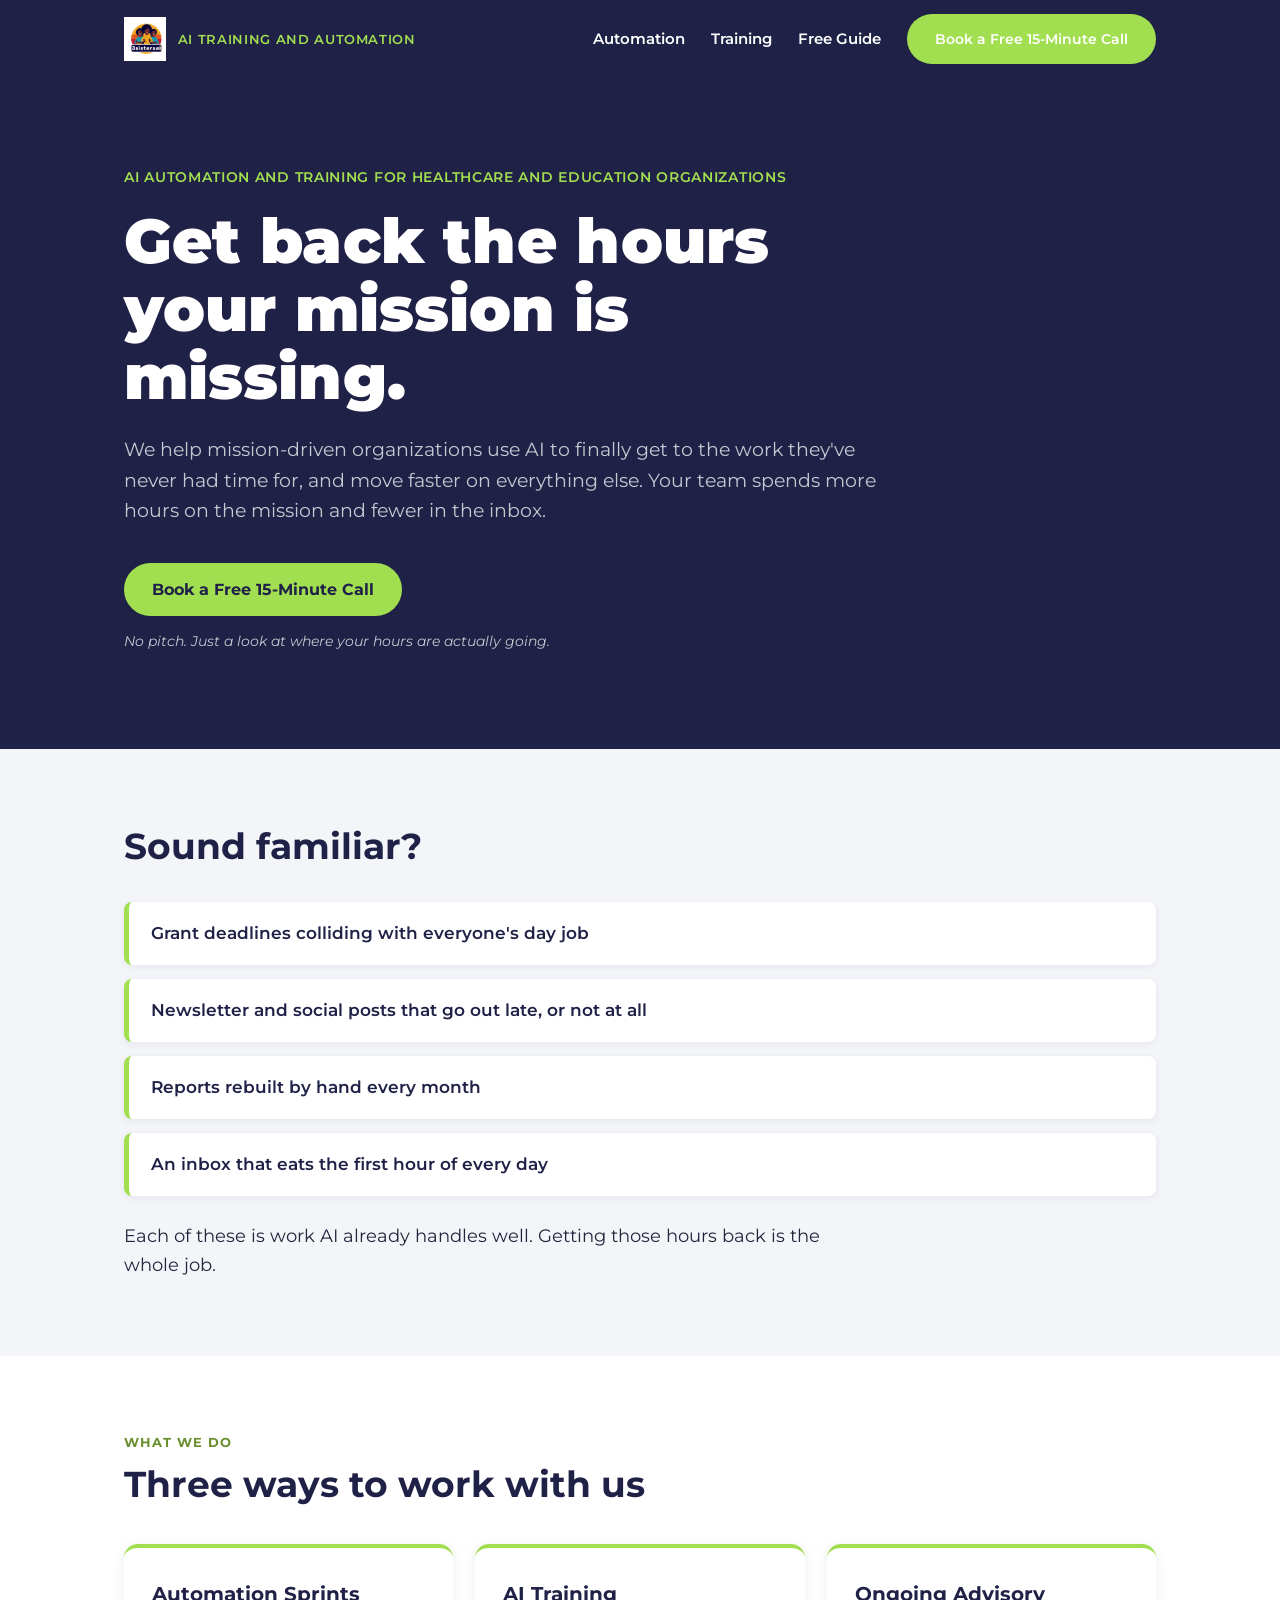
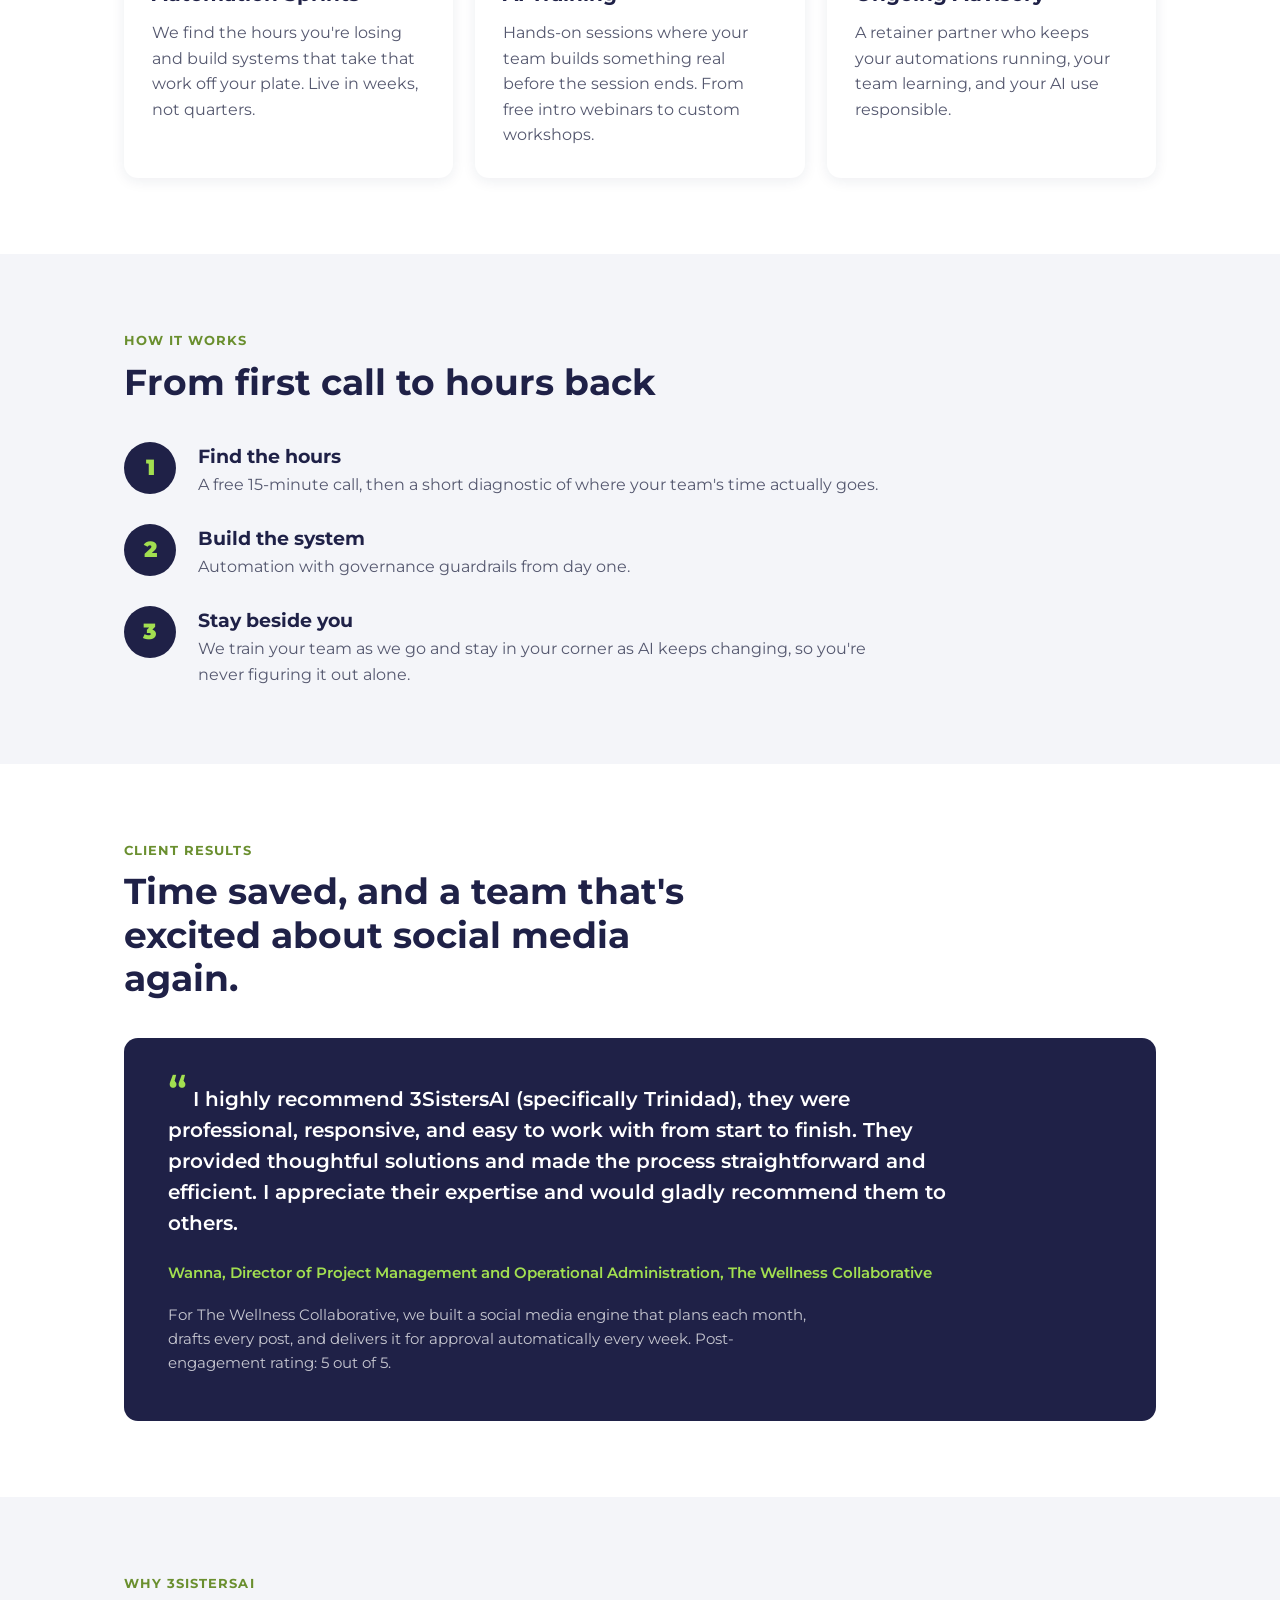
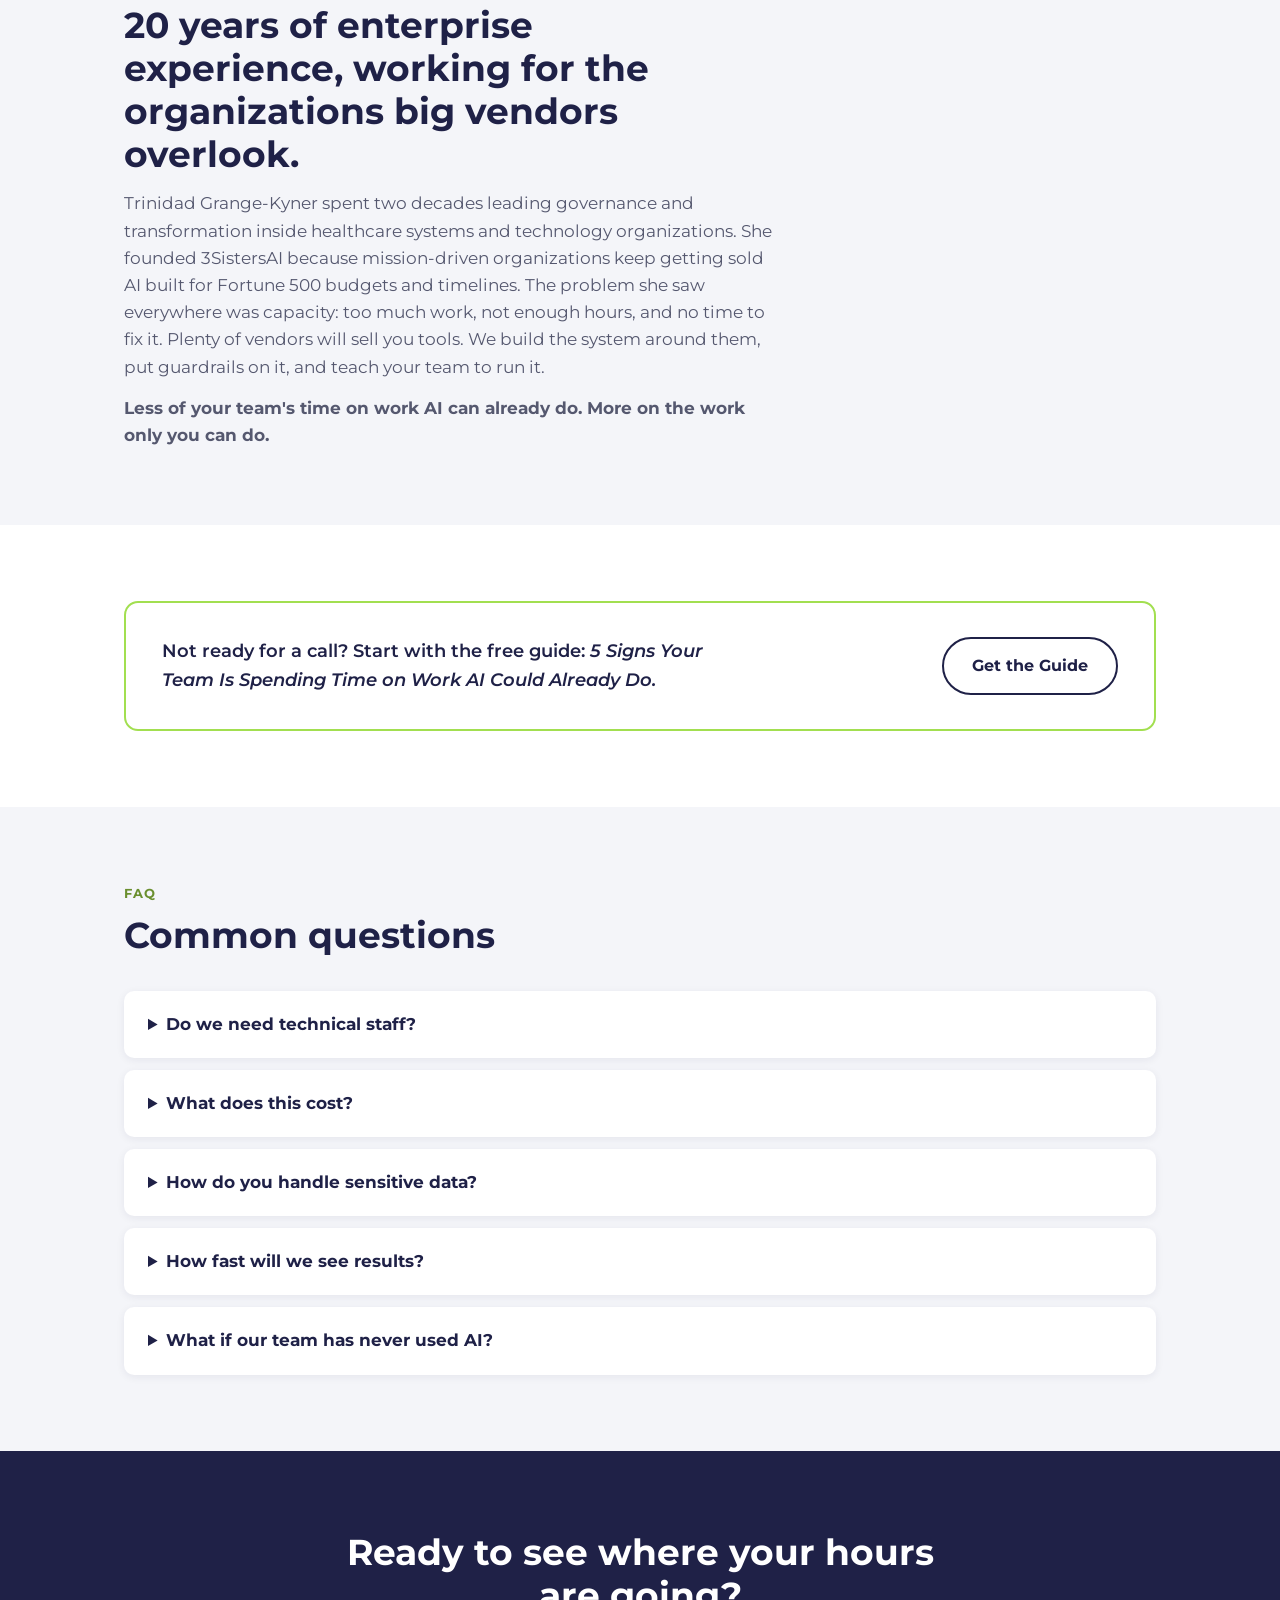
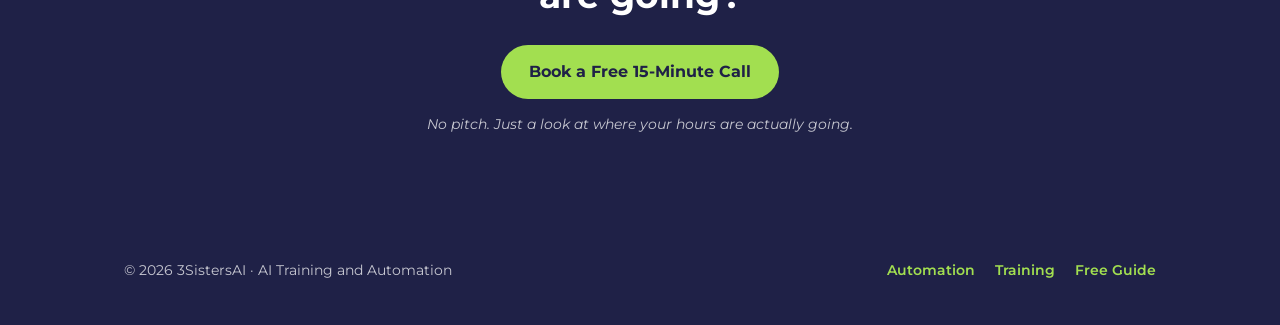
==== index.html @ ec756dd9 "Initial site: 5 pages, brand styling, Supabase opt-in form, lead magnet PDF Co-Authored-By: Claude F" ====
<!DOCTYPE html>
<html lang="en">
<head>
<meta charset="utf-8">
<meta name="viewport" content="width=device-width, initial-scale=1">
<title>3SistersAI — AI Automation and Training for Healthcare and Education Organizations</title>
<meta name="description" content="We help mission-driven organizations use AI to get back the hours their mission is missing. Automation, training, and ongoing advisory for healthcare and education.">
<link rel="preconnect" href="https://fonts.googleapis.com">
<link href="https://fonts.googleapis.com/css2?family=Montserrat:wght@400;600;700;900&display=swap" rel="stylesheet">
<link rel="stylesheet" href="/assets/style.css">
<link rel="icon" type="image/png" href="/assets/logo.png">
</head>
<body>

<header>
  <div class="nav">
    <a class="nav-brand" href="/">
      <img src="/assets/logo.png" alt="3SistersAI logo">
      <span>AI Training and Automation</span>
    </a>
    <nav class="nav-links">
      <a href="/automation/">Automation</a>
      <a href="/training/">Training</a>
      <a href="/guide/">Free Guide</a>
      <a class="btn" href="https://calendly.com/trinidad-grange-kyner-threesistersai/15min">Book a Free 15-Minute Call</a>
    </nav>
  </div>
</header>

<div class="hero">
  <div class="wrap">
    <p class="pre">AI automation and training for healthcare and education organizations</p>
    <h1>Get back the hours your mission is missing.</h1>
    <p class="sub">We help mission-driven organizations use AI to finally get to the work they've never had time for, and move faster on everything else. Your team spends more hours on the mission and fewer in the inbox.</p>
    <a class="btn" href="https://calendly.com/trinidad-grange-kyner-threesistersai/15min">Book a Free 15-Minute Call</a>
    <p class="cta-note">No pitch. Just a look at where your hours are actually going.</p>
  </div>
</div>

<section class="alt">
  <div class="wrap">
    <h2>Sound familiar?</h2>
    <ul class="pain-list">
      <li>Grant deadlines colliding with everyone's day job</li>
      <li>Newsletter and social posts that go out late, or not at all</li>
      <li>Reports rebuilt by hand every month</li>
      <li>An inbox that eats the first hour of every day</li>
    </ul>
    <p class="pain-close">Each of these is work AI already handles well. Getting those hours back is the whole job.</p>
  </div>
</section>

<section>
  <div class="wrap">
    <p class="label">What we do</p>
    <h2>Three ways to work with us</h2>
    <div class="cards">
      <div class="card">
        <h3>Automation Sprints</h3>
        <p>We find the hours you're losing and build systems that take that work off your plate. Live in weeks, not quarters.</p>
      </div>
      <div class="card">
        <h3>AI Training</h3>
        <p>Hands-on sessions where your team builds something real before the session ends. From free intro webinars to custom workshops.</p>
      </div>
      <div class="card">
        <h3>Ongoing Advisory</h3>
        <p>A retainer partner who keeps your automations running, your team learning, and your AI use responsible.</p>
      </div>
    </div>
  </div>
</section>

<section class="alt">
  <div class="wrap">
    <p class="label">How it works</p>
    <h2>From first call to hours back</h2>
    <div class="steps">
      <div class="step">
        <div>
          <h3>Find the hours</h3>
          <p>A free 15-minute call, then a short diagnostic of where your team's time actually goes.</p>
        </div>
      </div>
      <div class="step">
        <div>
          <h3>Build the system</h3>
          <p>Automation with governance guardrails from day one.</p>
        </div>
      </div>
      <div class="step">
        <div>
          <h3>Stay beside you</h3>
          <p>We train your team as we go and stay in your corner as AI keeps changing, so you're never figuring it out alone.</p>
        </div>
      </div>
    </div>
  </div>
</section>

<section>
  <div class="wrap">
    <p class="label">Client results</p>
    <h2>Time saved, and a team that's excited about social media again.</h2>
    <div class="quote-block">
      <blockquote>I highly recommend 3SistersAI (specifically Trinidad), they were professional, responsive, and easy to work with from start to finish. They provided thoughtful solutions and made the process straightforward and efficient. I appreciate their expertise and would gladly recommend them to others.</blockquote>
      <cite>Wanna, Director of Project Management and Operational Administration, The Wellness Collaborative</cite>
      <p class="quote-context">For The Wellness Collaborative, we built a social media engine that plans each month, drafts every post, and delivers it for approval automatically every week. Post-engagement rating: 5 out of 5.</p>
    </div>
  </div>
</section>

<section class="alt">
  <div class="wrap">
    <p class="label">Why 3SistersAI</p>
    <h2>20 years of enterprise experience, working for the organizations big vendors overlook.</h2>
    <p class="section-intro">Trinidad Grange-Kyner spent two decades leading governance and transformation inside healthcare systems and technology organizations. She founded 3SistersAI because mission-driven organizations keep getting sold AI built for Fortune 500 budgets and timelines. The problem she saw everywhere was capacity: too much work, not enough hours, and no time to fix it. Plenty of vendors will sell you tools. We build the system around them, put guardrails on it, and teach your team to run it.</p>
    <p class="section-intro"><strong>Less of your team's time on work AI can already do. More on the work only you can do.</strong></p>
  </div>
</section>

<section>
  <div class="wrap">
    <div class="promo">
      <p>Not ready for a call? Start with the free guide: <em>5 Signs Your Team Is Spending Time on Work AI Could Already Do.</em></p>
      <a class="btn btn-ghost" style="color:#1f2147;border-color:#1f2147" href="/guide/">Get the Guide</a>
    </div>
  </div>
</section>

<section class="alt">
  <div class="wrap">
    <p class="label">FAQ</p>
    <h2>Common questions</h2>
    <div class="faq">
      <details>
        <summary>Do we need technical staff?</summary>
        <p>No. Everything we build runs through tools your team already uses, and training assumes zero AI background.</p>
      </details>
      <details>
        <summary>What does this cost?</summary>
        <p>Intro webinars are free. Workshops and automation sprints are scoped to your size and budget on the 15-minute call.</p>
      </details>
      <details>
        <summary>How do you handle sensitive data?</summary>
        <p>Every engagement starts with governance guardrails: what AI may touch, what it may never touch, and who approves what. We write AI governance policies for clients as part of the work.</p>
      </details>
      <details>
        <summary>How fast will we see results?</summary>
        <p>First automations are typically live within weeks. Training pays back the next morning.</p>
      </details>
      <details>
        <summary>What if our team has never used AI?</summary>
        <p>That's most of our clients. The free intro webinar exists exactly for this.</p>
      </details>
    </div>
  </div>
</section>

<div class="cta-band">
  <div class="wrap">
    <h2>Ready to see where your hours are going?</h2>
    <a class="btn" href="https://calendly.com/trinidad-grange-kyner-threesistersai/15min">Book a Free 15-Minute Call</a>
    <p class="cta-note">No pitch. Just a look at where your hours are actually going.</p>
  </div>
</div>

<footer>
  <div class="wrap">
    <div>© 2026 3SistersAI · AI Training and Automation</div>
    <nav>
      <a href="/automation/">Automation</a>
      <a href="/training/">Training</a>
      <a href="/guide/">Free Guide</a>
    </nav>
  </div>
</footer>

</body>
</html>
---- assets/style.css ----
/* 3SistersAI — brand: reference/brand/brand-guide.md */
:root {
  --navy: #1f2147;
  --lime: #a2df50;
  --white: #ffffff;
  --muted: rgba(255, 255, 255, 0.75);
  --ink: #23253d;
  --ink-soft: #55586f;
  --bg: #ffffff;
  --bg-alt: #f4f5f9;
  --radius: 14px;
  --maxw: 1080px;
}

* { margin: 0; padding: 0; box-sizing: border-box; }

html { scroll-behavior: smooth; }

body {
  font-family: 'Montserrat', 'Inter', 'Helvetica Neue', Arial, sans-serif;
  color: var(--ink);
  background: var(--bg);
  line-height: 1.6;
  font-size: 17px;
}

.wrap { max-width: var(--maxw); margin: 0 auto; padding: 0 24px; }

/* Header */
header {
  background: var(--navy);
  position: sticky;
  top: 0;
  z-index: 50;
}
.nav {
  display: flex;
  align-items: center;
  justify-content: space-between;
  padding: 14px 24px;
  max-width: var(--maxw);
  margin: 0 auto;
}
.nav-brand { display: flex; align-items: center; gap: 12px; text-decoration: none; }
.nav-brand img { height: 44px; width: auto; display: block; }
.nav-brand span {
  color: var(--lime);
  font-size: 13px;
  font-weight: 600;
  letter-spacing: 0.05em;
  text-transform: uppercase;
}
.nav-links { display: flex; align-items: center; gap: 26px; }
.nav-links a {
  color: var(--white);
  text-decoration: none;
  font-weight: 600;
  font-size: 15px;
}
.nav-links a:hover { color: var(--lime); }
.nav-links a.btn { font-size: 14px; }

/* Buttons */
.btn {
  display: inline-block;
  background: var(--lime);
  color: var(--navy);
  font-weight: 700;
  text-decoration: none;
  padding: 14px 28px;
  border-radius: 999px;
  border: none;
  font-size: 16px;
  font-family: inherit;
  cursor: pointer;
  transition: transform 0.12s ease, box-shadow 0.12s ease;
}
.btn:hover { transform: translateY(-2px); box-shadow: 0 6px 18px rgba(31, 33, 71, 0.25); }
.btn-ghost {
  background: transparent;
  color: var(--lime);
  border: 2px solid var(--lime);
}
.btn-ghost:hover { background: rgba(162, 223, 80, 0.1); }

/* Hero */
.hero {
  background: var(--navy);
  color: var(--white);
  padding: 88px 0 96px;
}
.hero .pre {
  color: var(--lime);
  font-size: 14px;
  font-weight: 600;
  letter-spacing: 0.05em;
  text-transform: uppercase;
  margin-bottom: 18px;
}
.hero h1 {
  font-size: clamp(38px, 6vw, 62px);
  font-weight: 900;
  line-height: 1.1;
  max-width: 15ch;
}
.hero .sub {
  color: var(--muted);
  font-size: 19px;
  max-width: 58ch;
  margin: 24px 0 36px;
}
.hero .cta-note { color: var(--muted); font-size: 14px; margin-top: 14px; font-style: italic; }

/* Sections */
section { padding: 76px 0; }
section.alt { background: var(--bg-alt); }
.label {
  color: #6a8f2f;
  font-size: 13px;
  font-weight: 700;
  letter-spacing: 0.08em;
  text-transform: uppercase;
  margin-bottom: 10px;
}
h2 {
  font-size: clamp(26px, 4vw, 36px);
  font-weight: 700;
  color: var(--navy);
  line-height: 1.2;
  max-width: 26ch;
}
.section-intro { color: var(--ink-soft); max-width: 60ch; margin-top: 14px; }

/* Pain list */
.pain-list { list-style: none; margin: 34px 0 26px; display: grid; gap: 14px; }
.pain-list li {
  background: var(--white);
  border-left: 5px solid var(--lime);
  border-radius: 8px;
  padding: 18px 22px;
  font-weight: 600;
  color: var(--navy);
  box-shadow: 0 2px 8px rgba(31, 33, 71, 0.07);
}
.pain-close { font-size: 18px; color: var(--ink); max-width: 58ch; }

/* Cards */
.cards { display: grid; grid-template-columns: repeat(auto-fit, minmax(280px, 1fr)); gap: 22px; margin-top: 38px; }
.card {
  background: var(--white);
  border-radius: var(--radius);
  padding: 30px 28px;
  box-shadow: 0 3px 14px rgba(31, 33, 71, 0.08);
  border-top: 4px solid var(--lime);
}
.card h3 { color: var(--navy); font-size: 20px; font-weight: 700; margin-bottom: 10px; }
.card p { color: var(--ink-soft); font-size: 16px; }
.card .price { color: var(--navy); font-weight: 700; margin-top: 14px; font-size: 15px; }
.card .price s { color: var(--ink-soft); font-weight: 400; }

/* Steps */
.steps { counter-reset: step; display: grid; gap: 26px; margin-top: 38px; }
.step { display: flex; gap: 22px; align-items: flex-start; }
.step::before {
  counter-increment: step;
  content: counter(step);
  flex: 0 0 52px;
  height: 52px;
  border-radius: 50%;
  background: var(--navy);
  color: var(--lime);
  font-weight: 900;
  font-size: 22px;
  display: flex;
  align-items: center;
  justify-content: center;
}
.step h3 { color: var(--navy); font-size: 19px; font-weight: 700; }
.step p { color: var(--ink-soft); font-size: 16px; max-width: 62ch; }

/* Testimonial */
.quote-block {
  background: var(--navy);
  color: var(--white);
  border-radius: var(--radius);
  padding: 46px 44px;
  margin-top: 38px;
}
.quote-block blockquote {
  font-size: 20px;
  line-height: 1.55;
  font-weight: 600;
  max-width: 62ch;
}
.quote-block blockquote::before { content: "\201C"; color: var(--lime); font-size: 42px; line-height: 0; margin-right: 6px; }
.quote-block cite {
  display: block;
  margin-top: 22px;
  color: var(--lime);
  font-style: normal;
  font-weight: 600;
  font-size: 15px;
}
.quote-context { color: var(--muted); font-size: 15px; margin-top: 18px; max-width: 66ch; }

/* Guide promo */
.promo {
  display: flex;
  flex-wrap: wrap;
  align-items: center;
  justify-content: space-between;
  gap: 24px;
  background: var(--white);
  border: 2px solid var(--lime);
  border-radius: var(--radius);
  padding: 34px 36px;
}
.promo p { font-size: 18px; font-weight: 600; color: var(--navy); max-width: 46ch; }

/* FAQ */
.faq { margin-top: 34px; display: grid; gap: 12px; }
.faq details {
  background: var(--white);
  border-radius: 10px;
  padding: 20px 24px;
  box-shadow: 0 2px 8px rgba(31, 33, 71, 0.07);
}
.faq summary { font-weight: 700; color: var(--navy); cursor: pointer; font-size: 17px; }
.faq details p { margin-top: 12px; color: var(--ink-soft); }

/* Final CTA band */
.cta-band { background: var(--navy); color: var(--white); text-align: center; padding: 80px 0; }
.cta-band h2 { color: var(--white); margin: 0 auto 28px; }
.cta-band .cta-note { color: var(--muted); font-size: 14px; margin-top: 14px; font-style: italic; }

/* Forms */
.form-card {
  background: var(--white);
  border-radius: var(--radius);
  padding: 40px 38px;
  box-shadow: 0 4px 20px rgba(31, 33, 71, 0.1);
  max-width: 480px;
}
.form-card label { display: block; font-weight: 600; color: var(--navy); font-size: 15px; margin: 18px 0 6px; }
.form-card input {
  width: 100%;
  padding: 13px 16px;
  border: 2px solid #d8dae6;
  border-radius: 8px;
  font-size: 16px;
  font-family: inherit;
}
.form-card input:focus { outline: none; border-color: var(--lime); }
.form-card .btn { width: 100%; margin-top: 26px; }
.form-msg { margin-top: 16px; font-size: 15px; font-weight: 600; }
.form-msg.err { color: #b3261e; }
.hp { position: absolute; left: -9999px; opacity: 0; }

/* Footer */
footer { background: var(--navy); color: var(--muted); padding: 44px 0; font-size: 14px; }
footer .wrap { display: flex; flex-wrap: wrap; justify-content: space-between; gap: 18px; align-items: center; }
footer a { color: var(--lime); text-decoration: none; font-weight: 600; }
footer nav { display: flex; gap: 20px; }

/* Page hero (inner pages) */
.page-hero { background: var(--navy); color: var(--white); padding: 64px 0; }
.page-hero h1 { font-size: clamp(30px, 5vw, 46px); font-weight: 900; line-height: 1.15; max-width: 20ch; }
.page-hero .sub { color: var(--muted); font-size: 18px; max-width: 58ch; margin-top: 18px; }

.empty-state {
  background: var(--bg-alt);
  border: 2px dashed #c9ccdd;
  border-radius: var(--radius);
  padding: 34px;
  text-align: center;
  color: var(--ink-soft);
  font-size: 17px;
  margin-top: 30px;
}

@media (max-width: 720px) {
  .nav-links a:not(.btn) { display: none; }
  .hero { padding: 60px 0 68px; }
  section { padding: 56px 0; }
  .quote-block { padding: 32px 26px; }
}
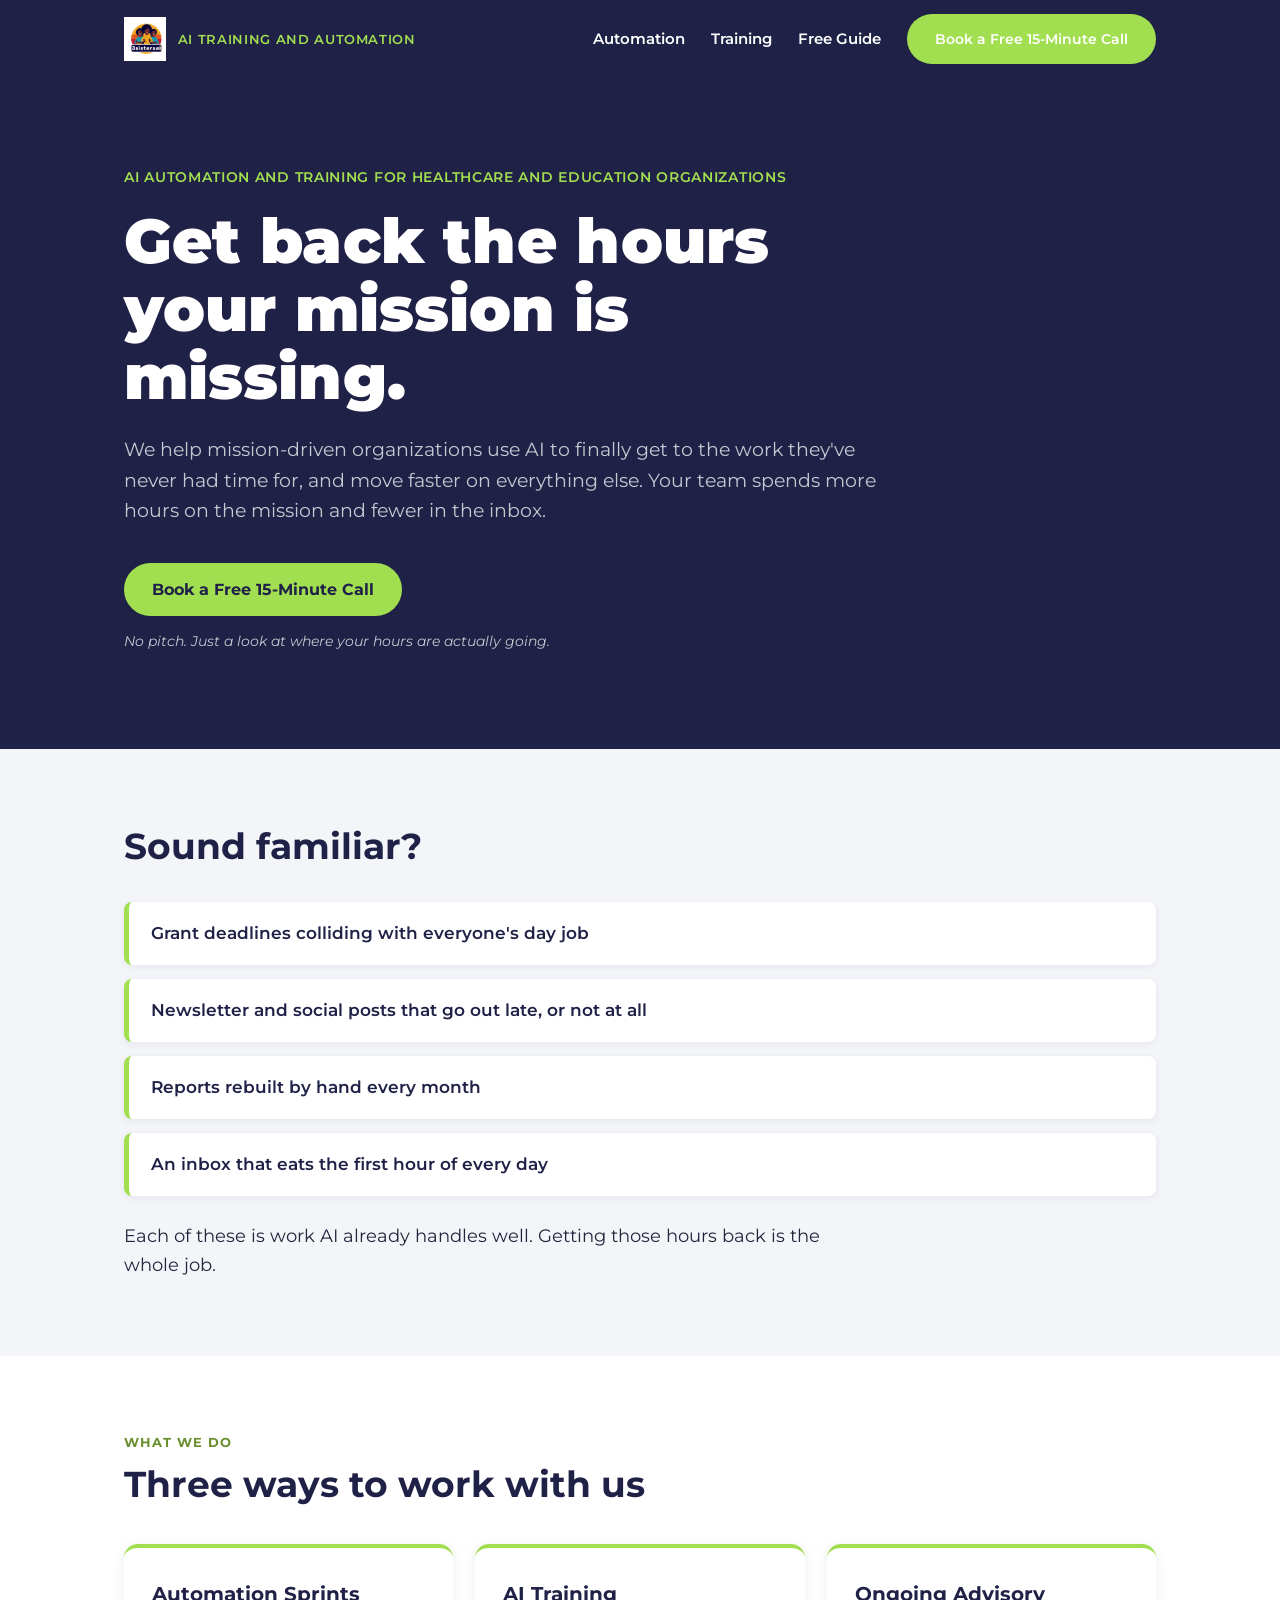
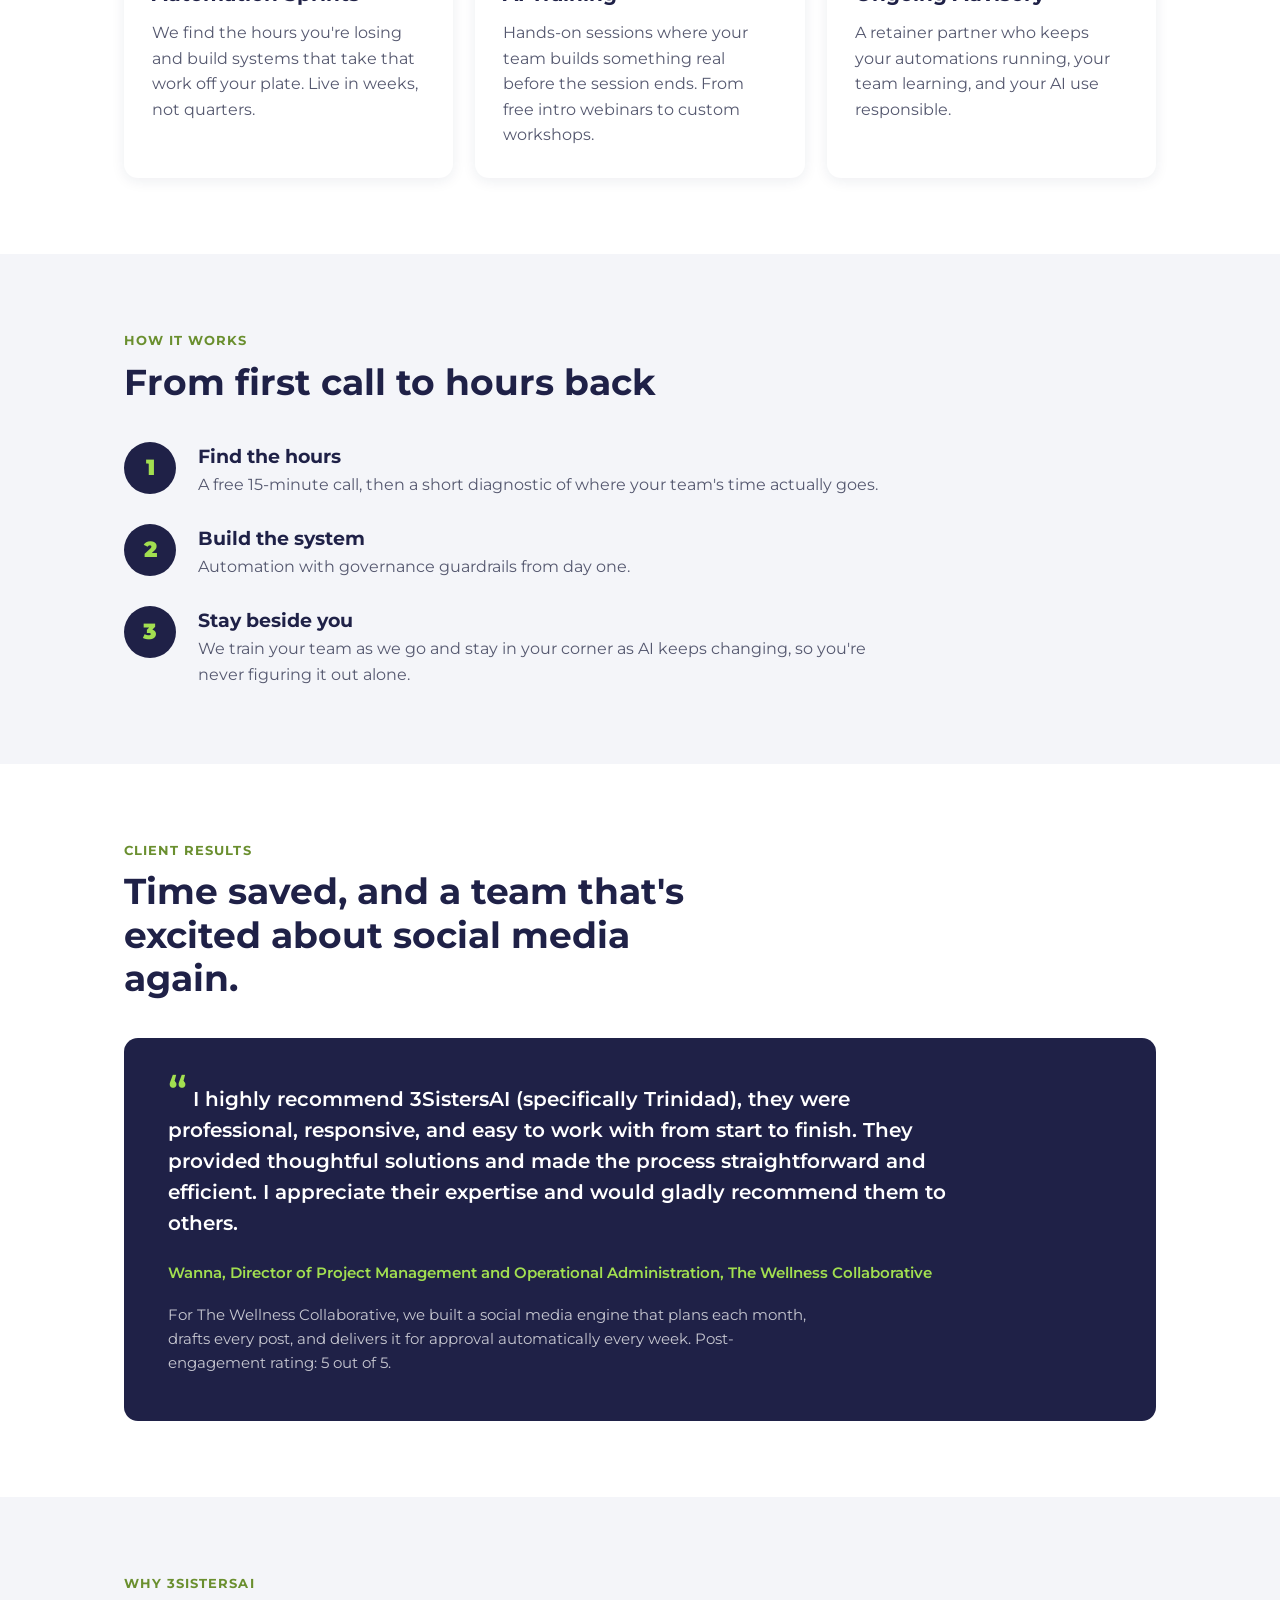
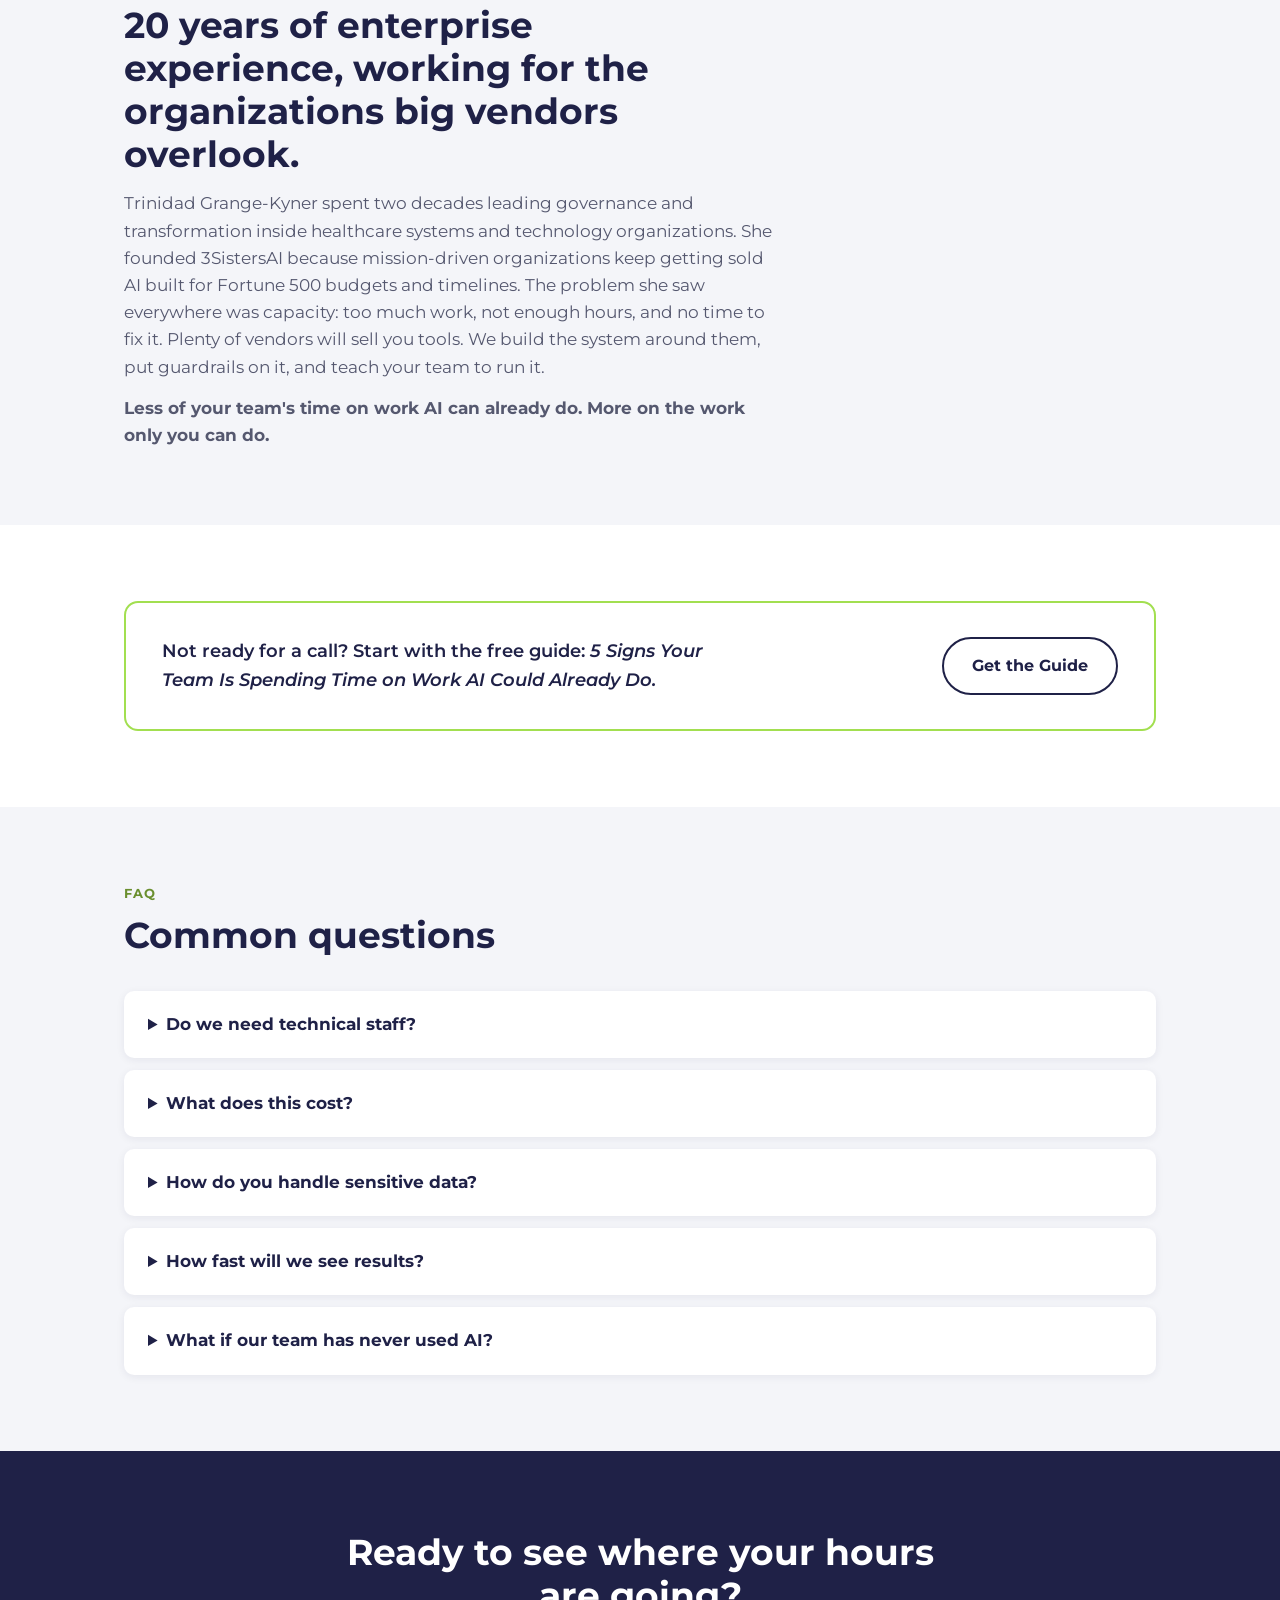
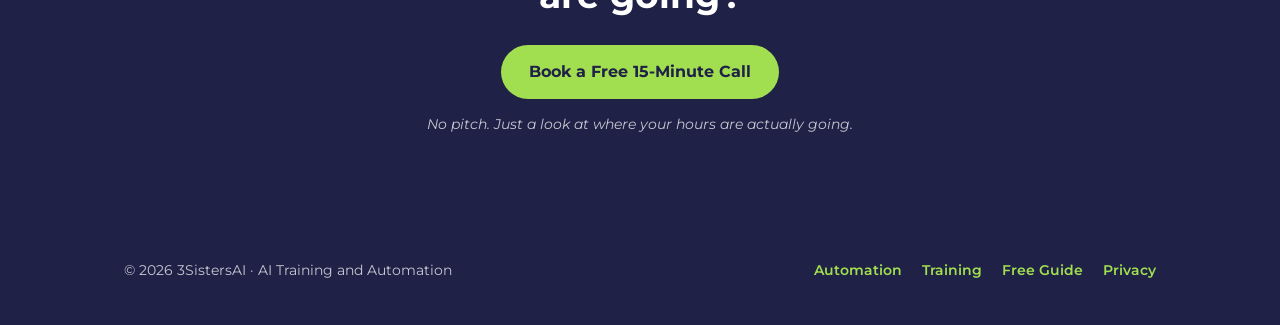
==== commit 35b5a881: "Add privacy policy page, link across site Covers guide form data collection (name/email via Supabase" ====
--- a/index.html
+++ b/index.html
@@ -172,6 +172,7 @@
       <a href="/automation/">Automation</a>
       <a href="/training/">Training</a>
       <a href="/guide/">Free Guide</a>
+      <a href="/privacy/">Privacy</a>
     </nav>
   </div>
 </footer>
--- a/assets/style.css
+++ b/assets/style.css
@@ -267,6 +267,13 @@
 .page-hero h1 { font-size: clamp(30px, 5vw, 46px); font-weight: 900; line-height: 1.15; max-width: 20ch; }
 .page-hero .sub { color: var(--muted); font-size: 18px; max-width: 58ch; margin-top: 18px; }
 
+/* Legal / prose pages */
+.legal { max-width: 70ch; }
+.legal > p:first-child { color: var(--ink-soft); font-size: 15px; margin-bottom: 40px; }
+.legal h2 { font-size: 21px; margin-top: 38px; margin-bottom: 10px; }
+.legal h2:first-of-type { margin-top: 0; }
+.legal p { color: var(--ink-soft); margin-top: 4px; }
+
 .empty-state {
   background: var(--bg-alt);
   border: 2px dashed #c9ccdd;
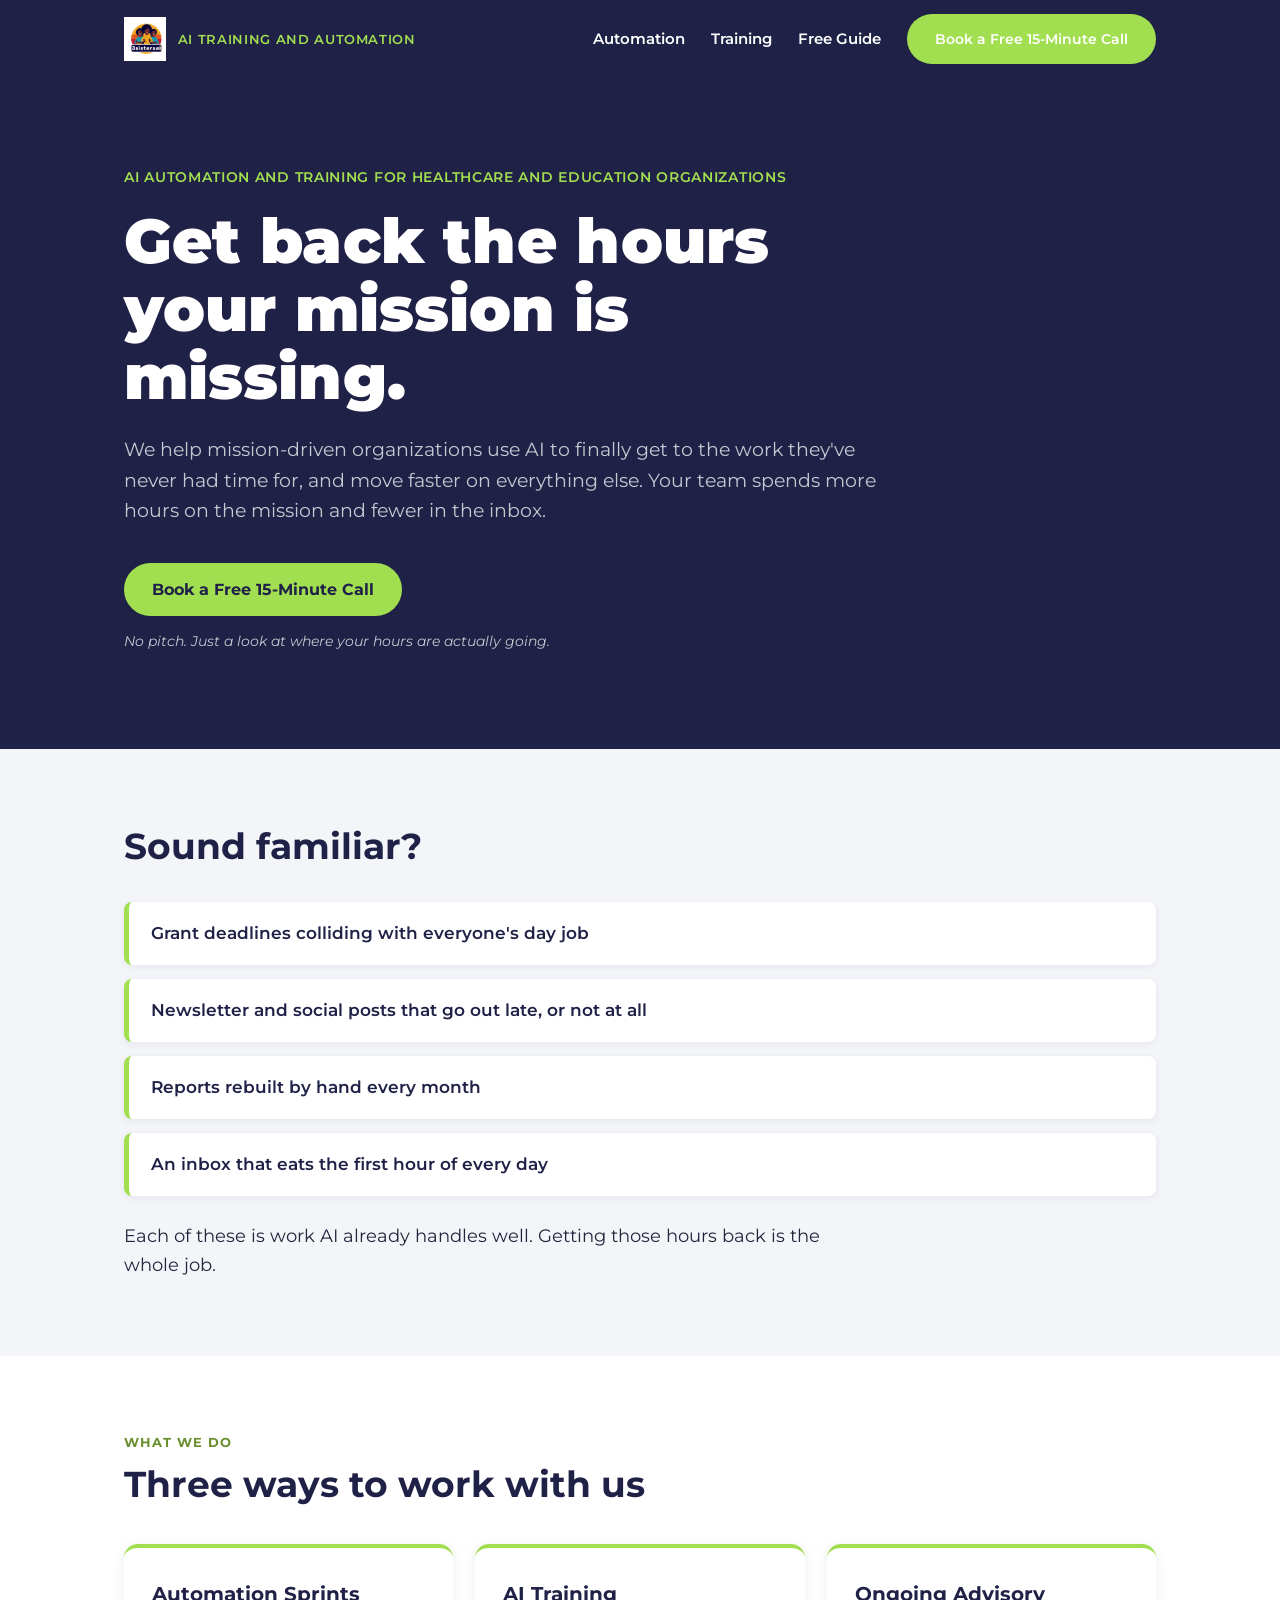
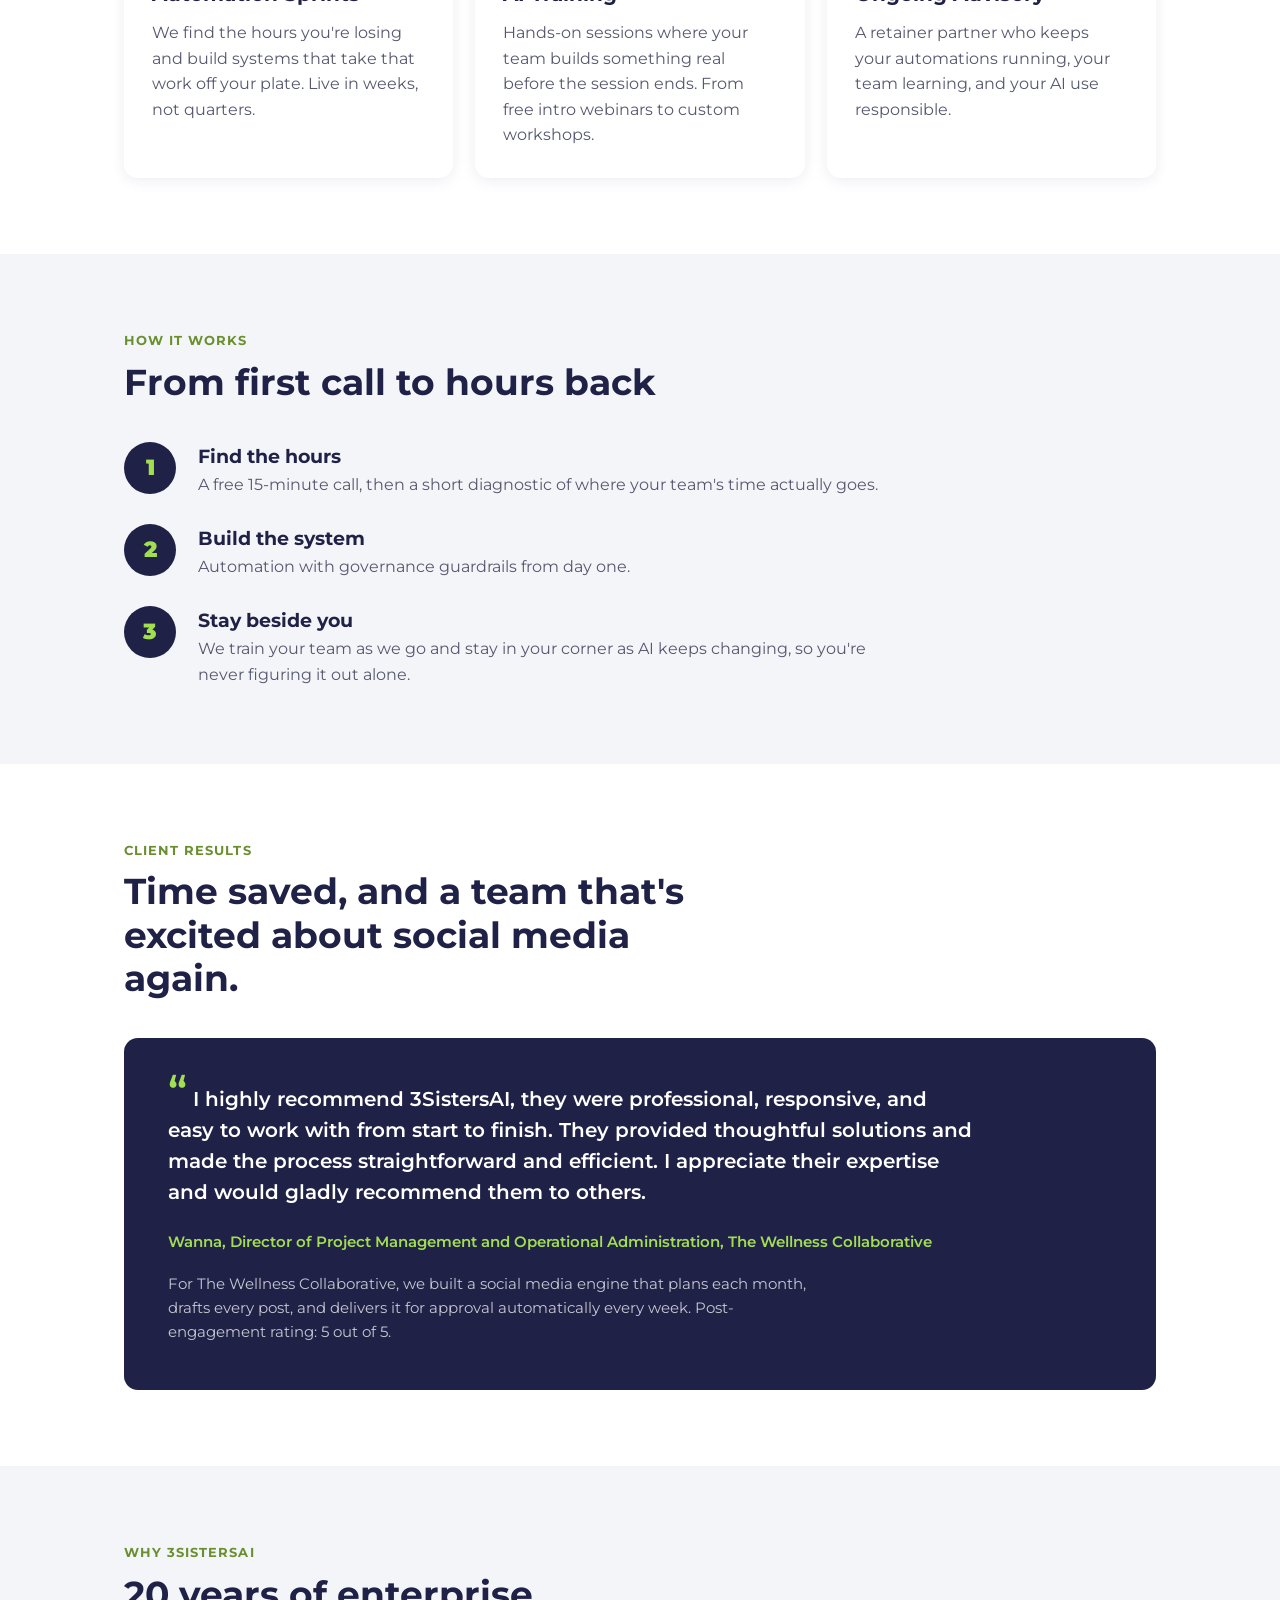
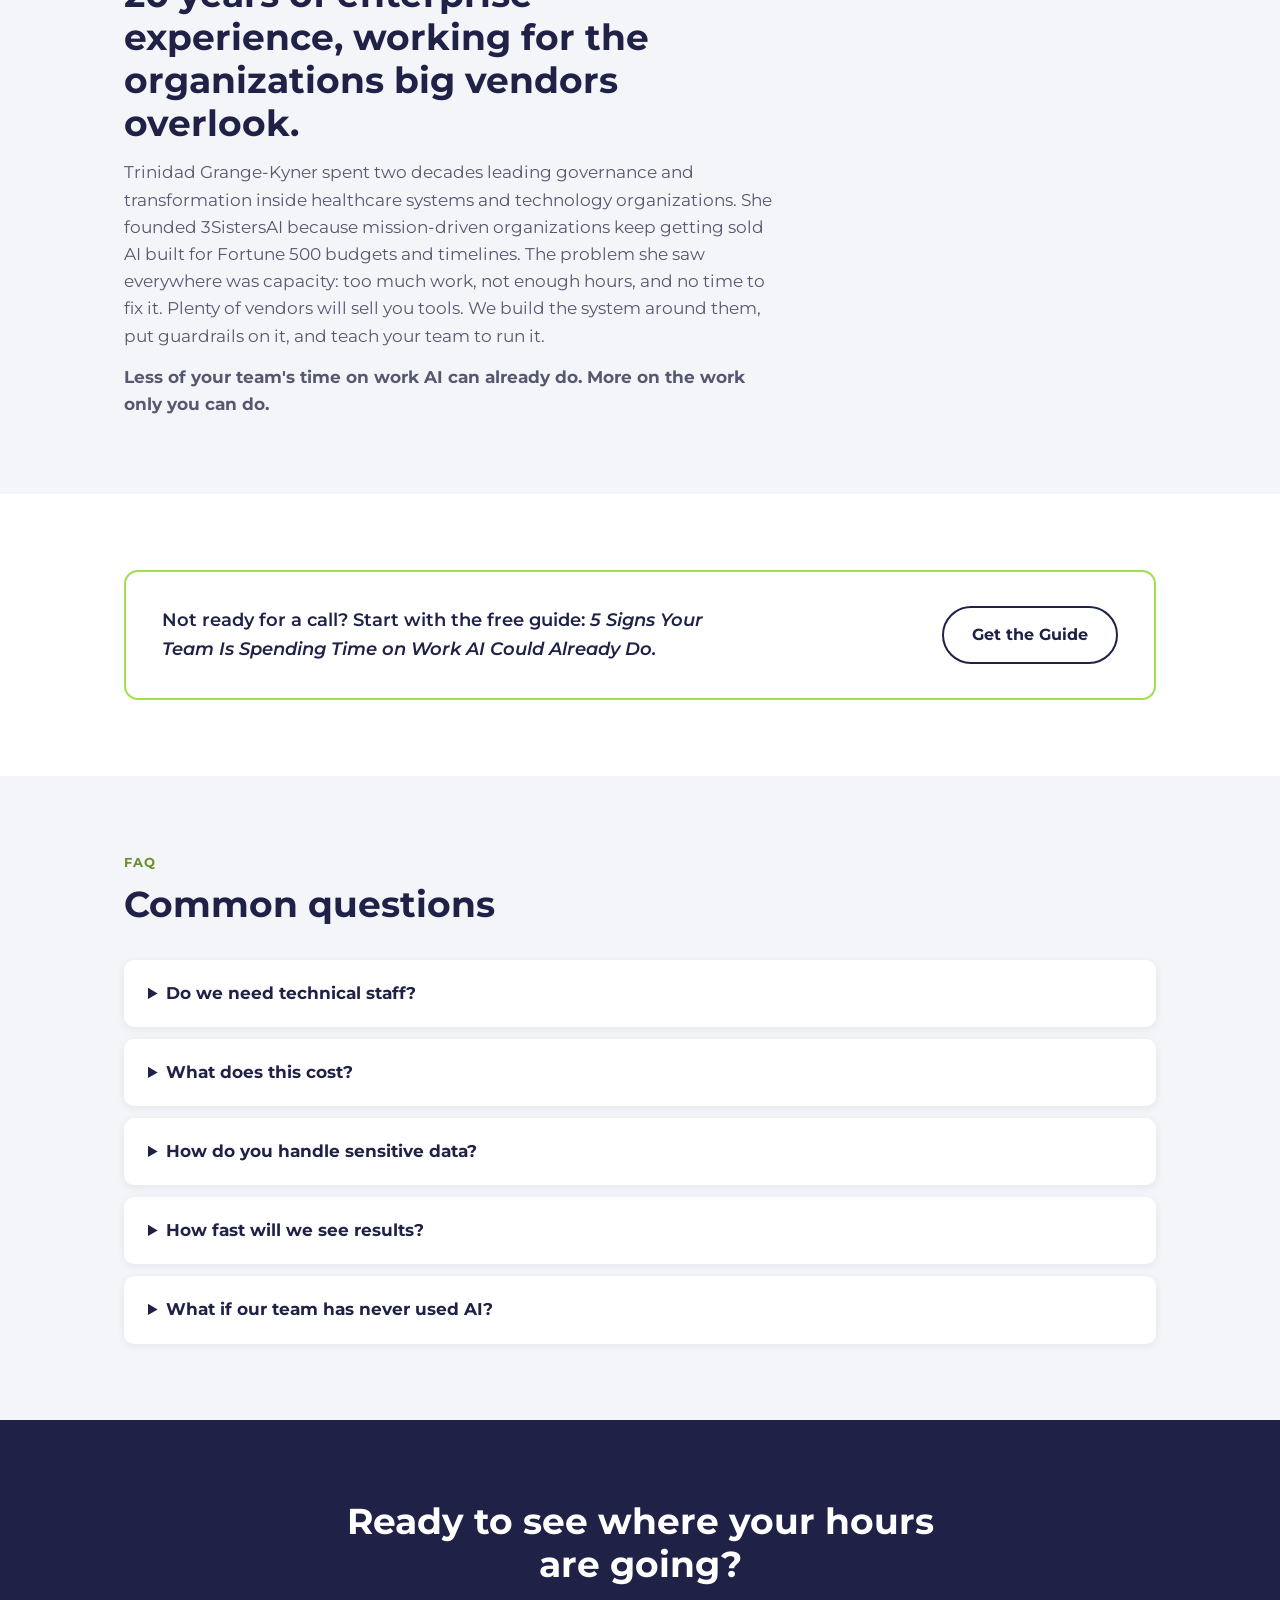
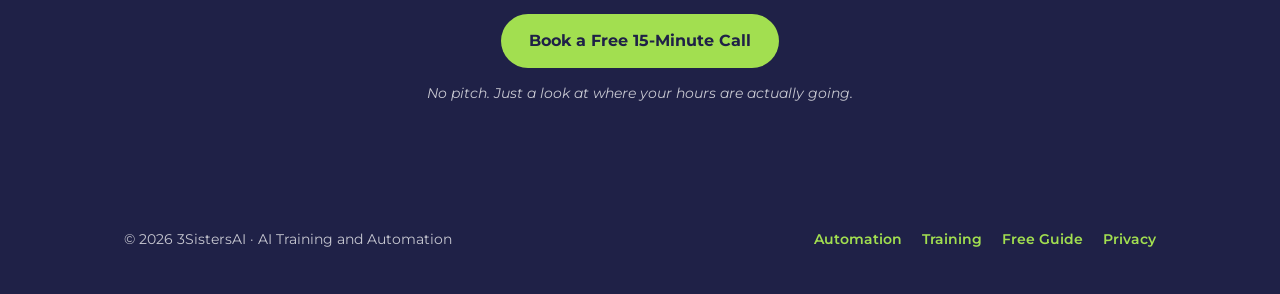
==== commit 7c90e1f5: "Update TWC testimonial quote, add Supabase anon key to guide form" ====
--- a/index.html
+++ b/index.html
@@ -103,7 +103,7 @@
     <p class="label">Client results</p>
     <h2>Time saved, and a team that's excited about social media again.</h2>
     <div class="quote-block">
-      <blockquote>I highly recommend 3SistersAI (specifically Trinidad), they were professional, responsive, and easy to work with from start to finish. They provided thoughtful solutions and made the process straightforward and efficient. I appreciate their expertise and would gladly recommend them to others.</blockquote>
+      <blockquote>I highly recommend 3SistersAI, they were professional, responsive, and easy to work with from start to finish. They provided thoughtful solutions and made the process straightforward and efficient. I appreciate their expertise and would gladly recommend them to others.</blockquote>
       <cite>Wanna, Director of Project Management and Operational Administration, The Wellness Collaborative</cite>
       <p class="quote-context">For The Wellness Collaborative, we built a social media engine that plans each month, drafts every post, and delivers it for approval automatically every week. Post-engagement rating: 5 out of 5.</p>
     </div>
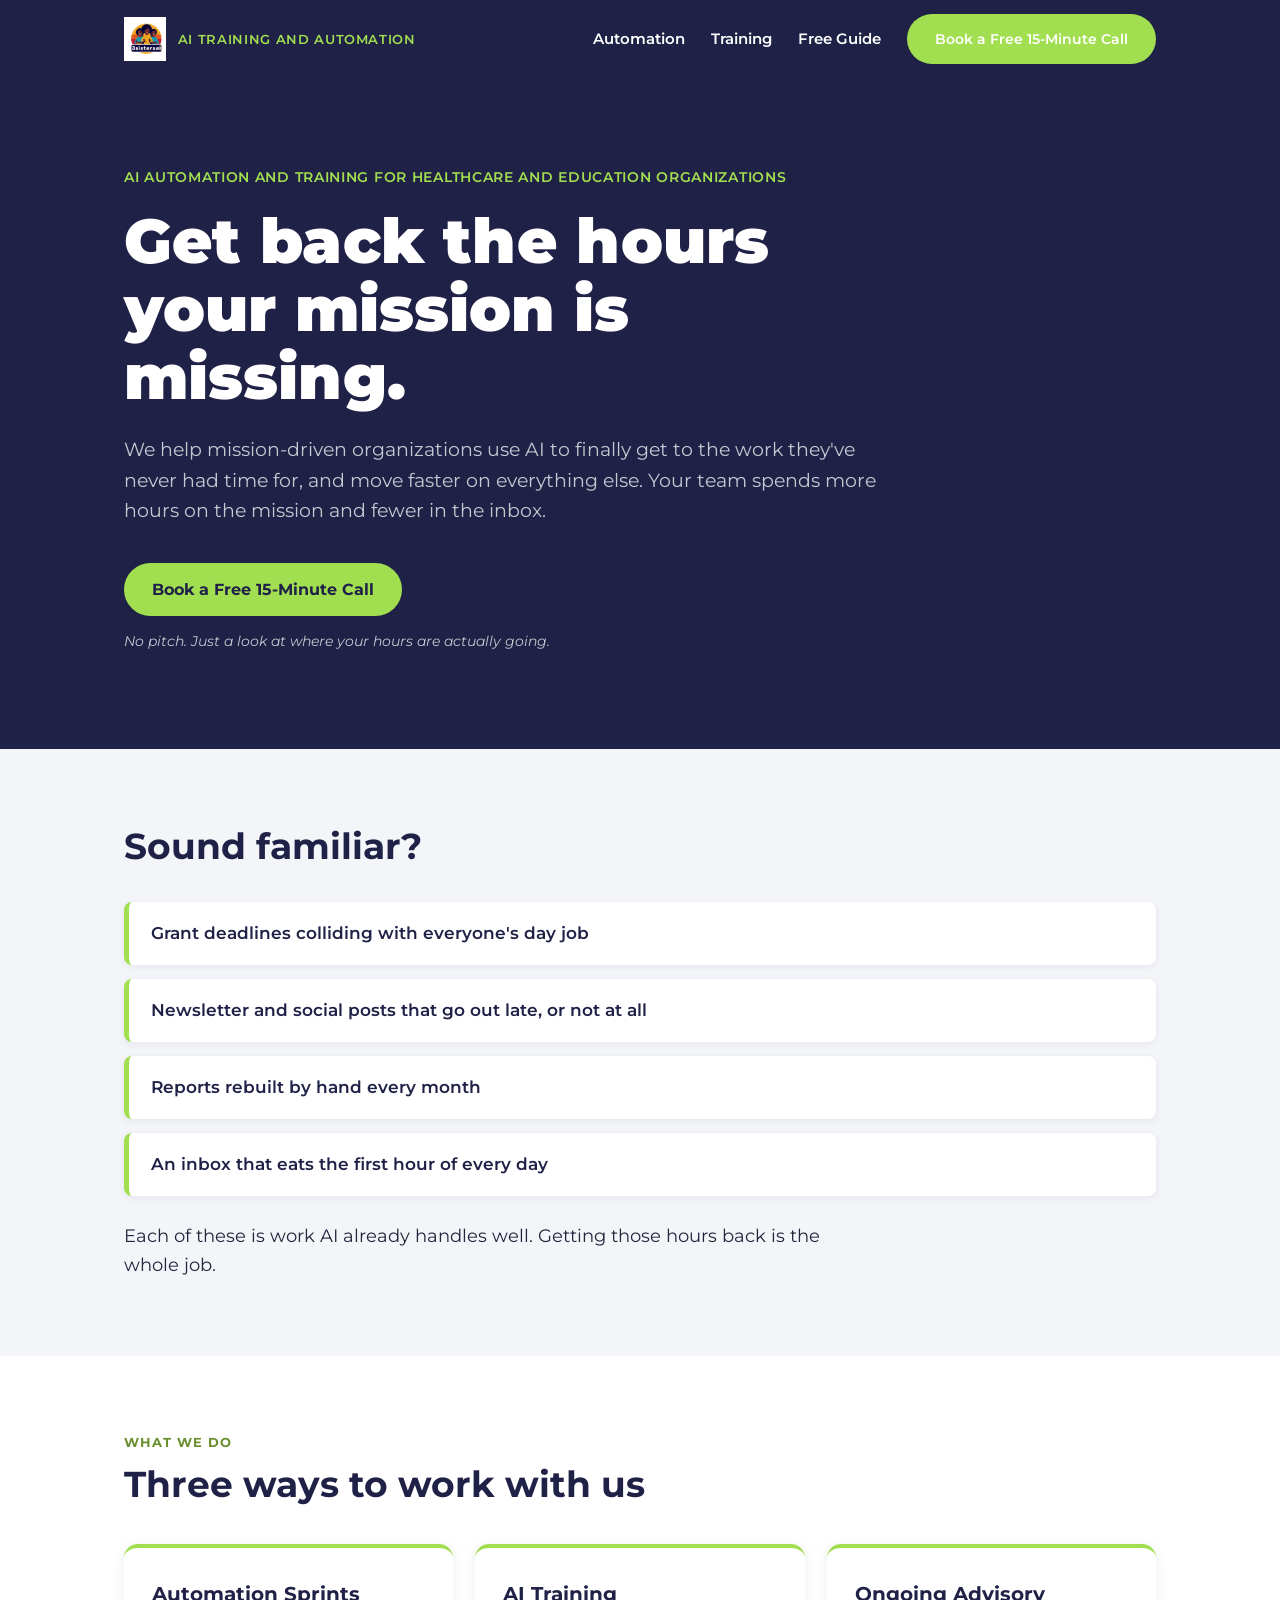
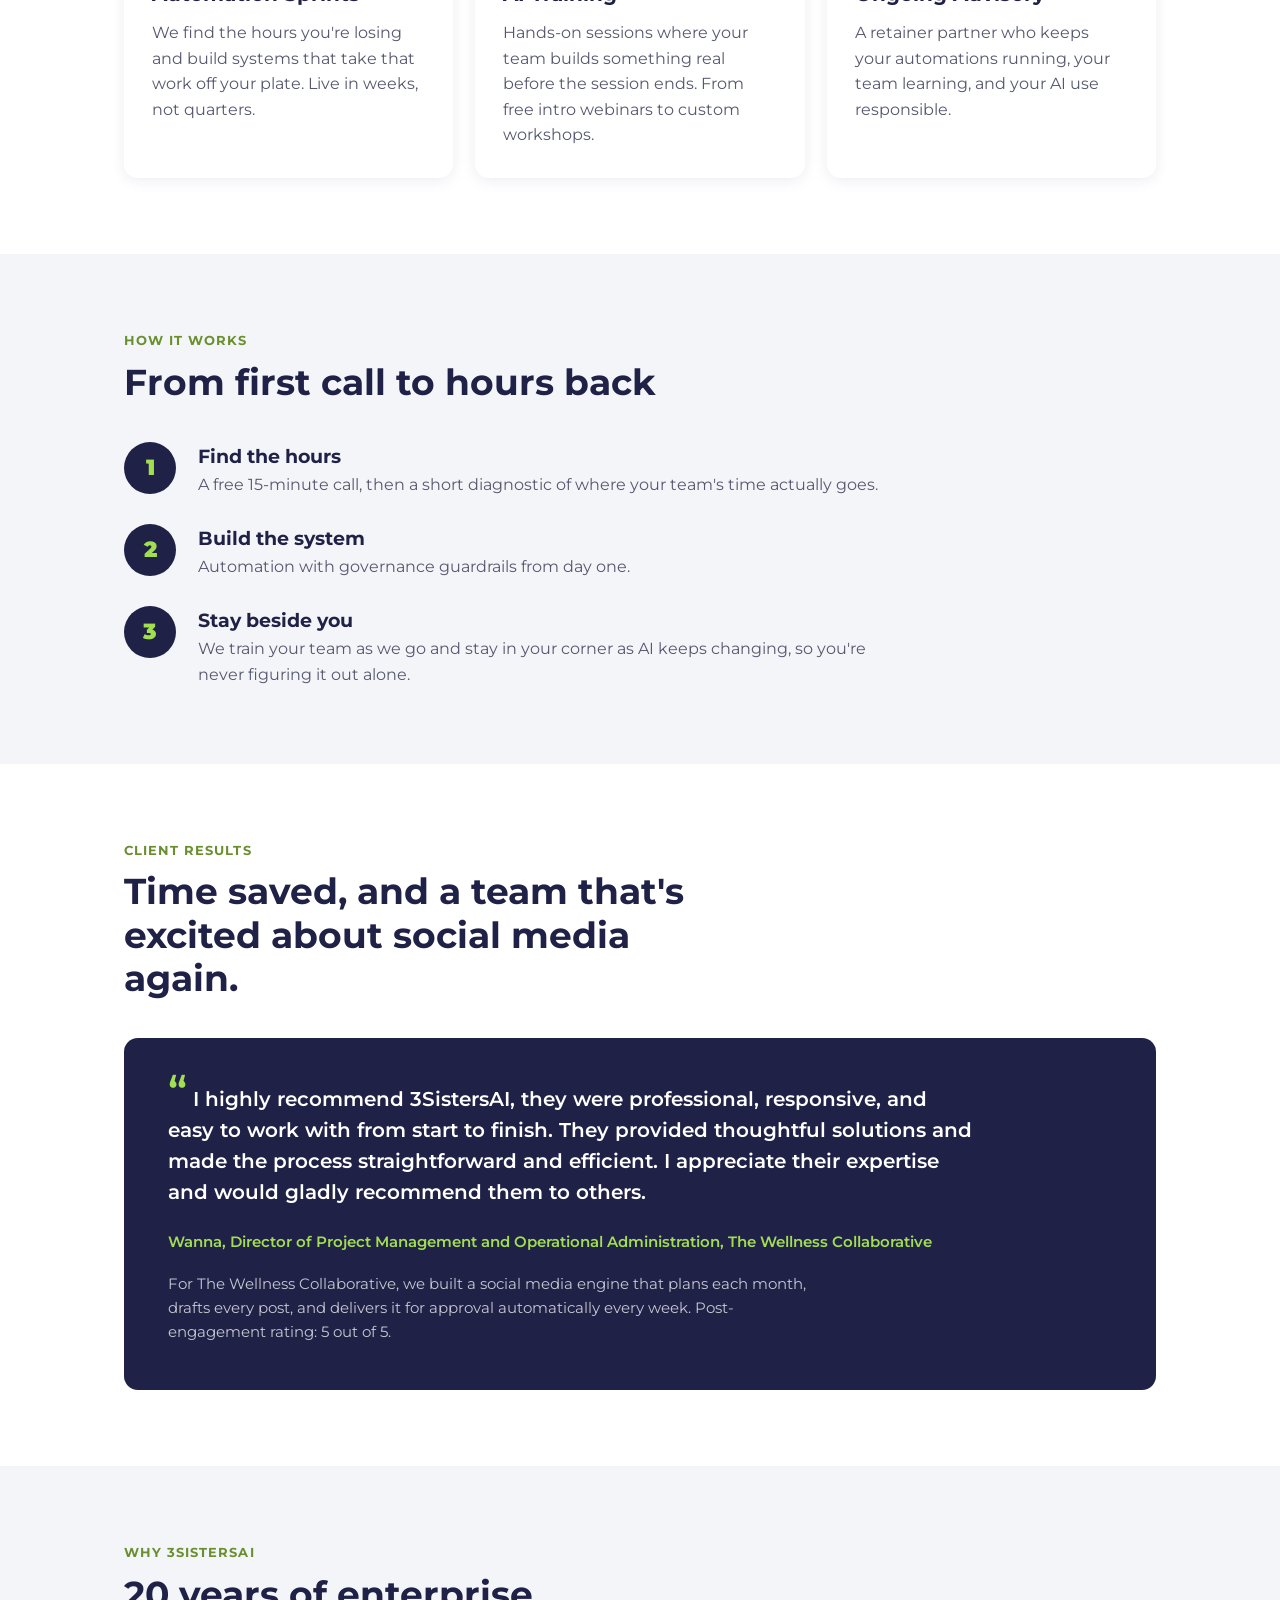
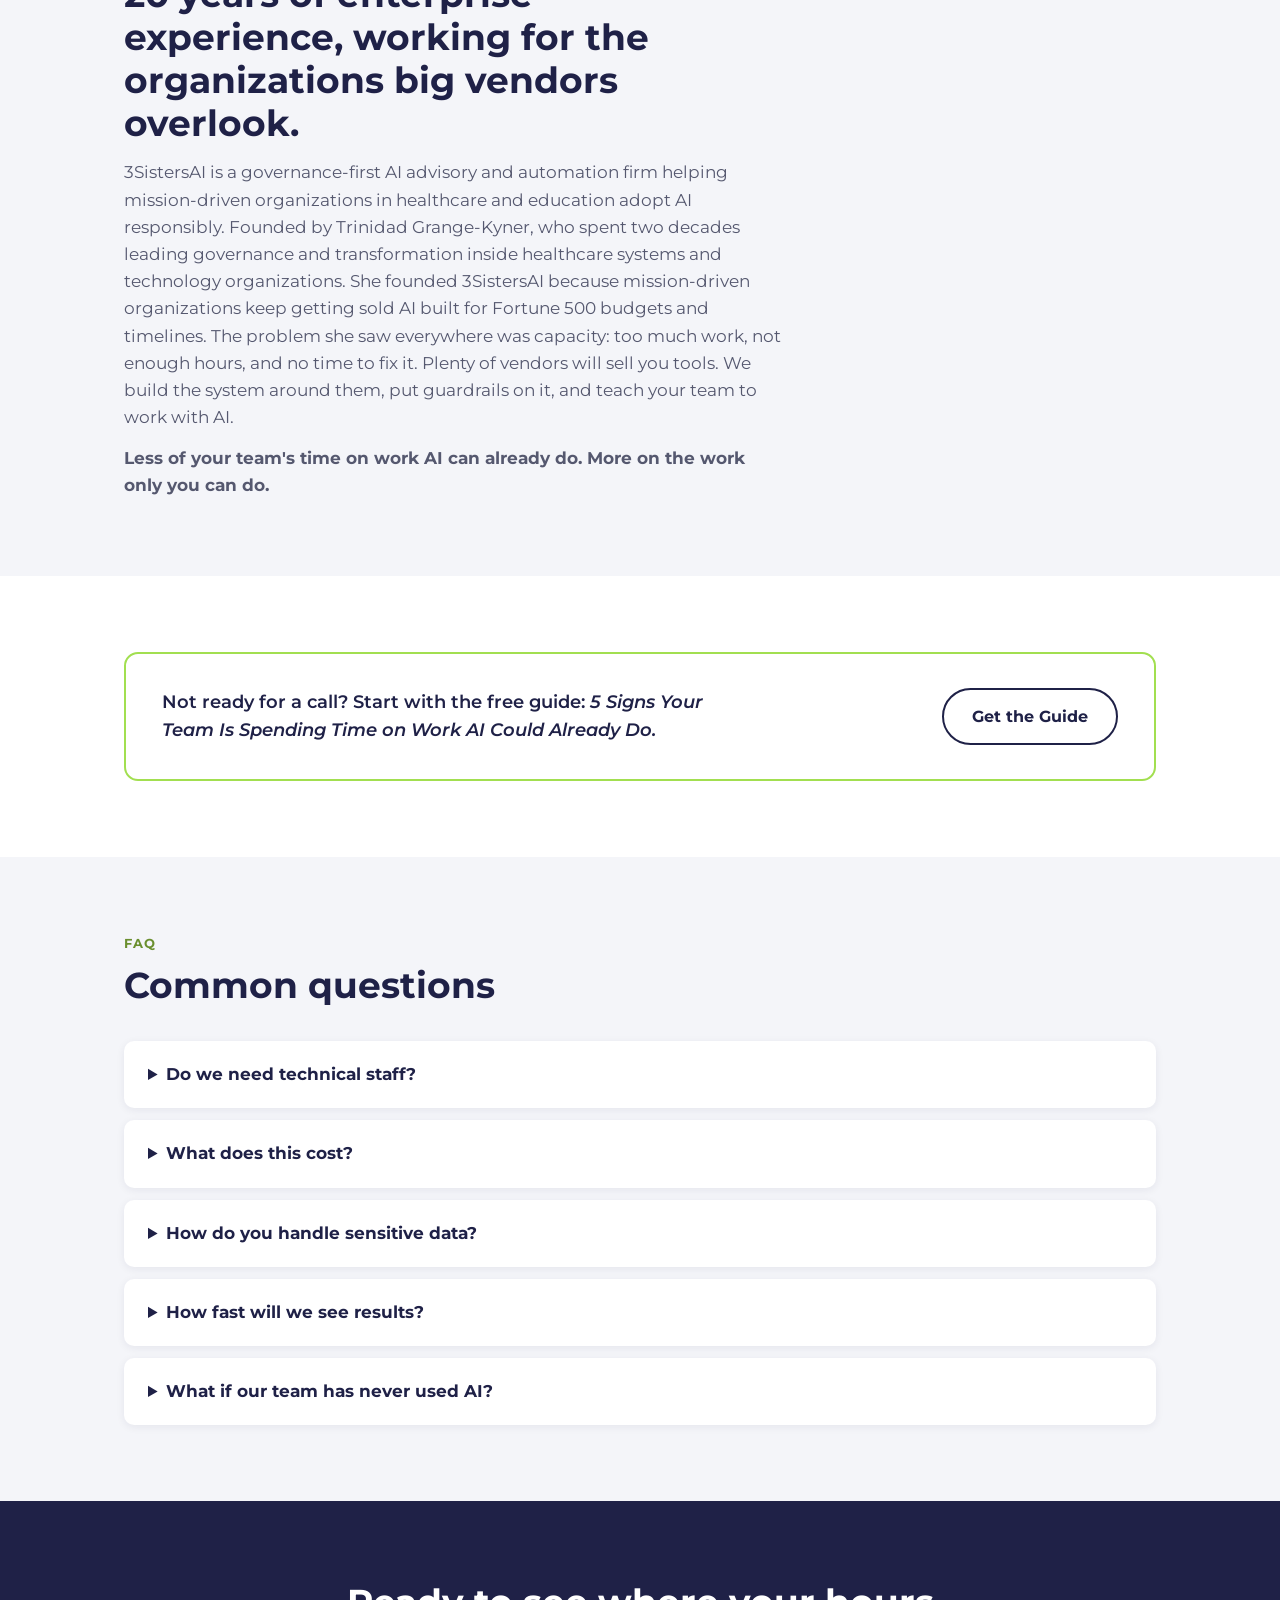
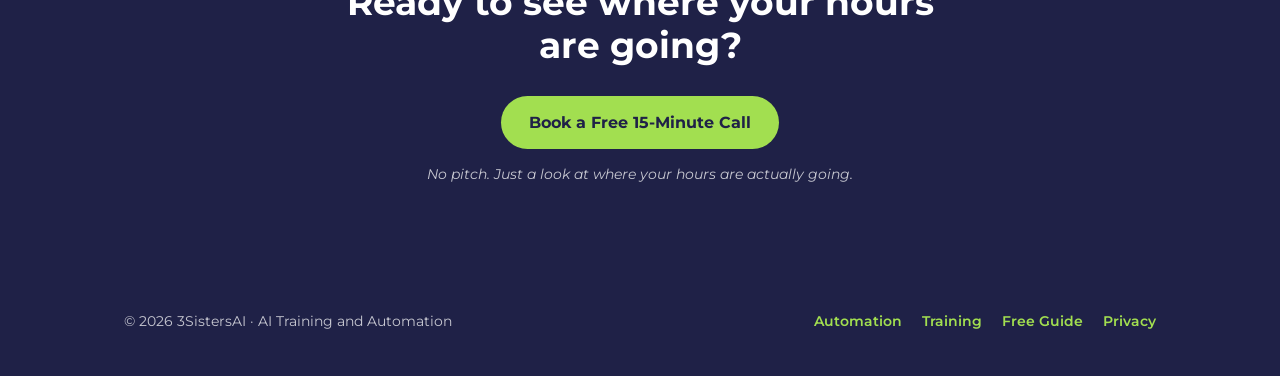
==== commit 11099c76: "Rewrite Why 3SistersAI intro copy" ====
--- a/index.html
+++ b/index.html
@@ -114,7 +114,7 @@
   <div class="wrap">
     <p class="label">Why 3SistersAI</p>
     <h2>20 years of enterprise experience, working for the organizations big vendors overlook.</h2>
-    <p class="section-intro">Trinidad Grange-Kyner spent two decades leading governance and transformation inside healthcare systems and technology organizations. She founded 3SistersAI because mission-driven organizations keep getting sold AI built for Fortune 500 budgets and timelines. The problem she saw everywhere was capacity: too much work, not enough hours, and no time to fix it. Plenty of vendors will sell you tools. We build the system around them, put guardrails on it, and teach your team to run it.</p>
+    <p class="section-intro">3SistersAI is a governance-first AI advisory and automation firm helping mission-driven organizations in healthcare and education adopt AI responsibly. Founded by Trinidad Grange-Kyner, who spent two decades leading governance and transformation inside healthcare systems and technology organizations. She founded 3SistersAI because mission-driven organizations keep getting sold AI built for Fortune 500 budgets and timelines. The problem she saw everywhere was capacity: too much work, not enough hours, and no time to fix it. Plenty of vendors will sell you tools. We build the system around them, put guardrails on it, and teach your team to work with AI.</p>
     <p class="section-intro"><strong>Less of your team's time on work AI can already do. More on the work only you can do.</strong></p>
   </div>
 </section>
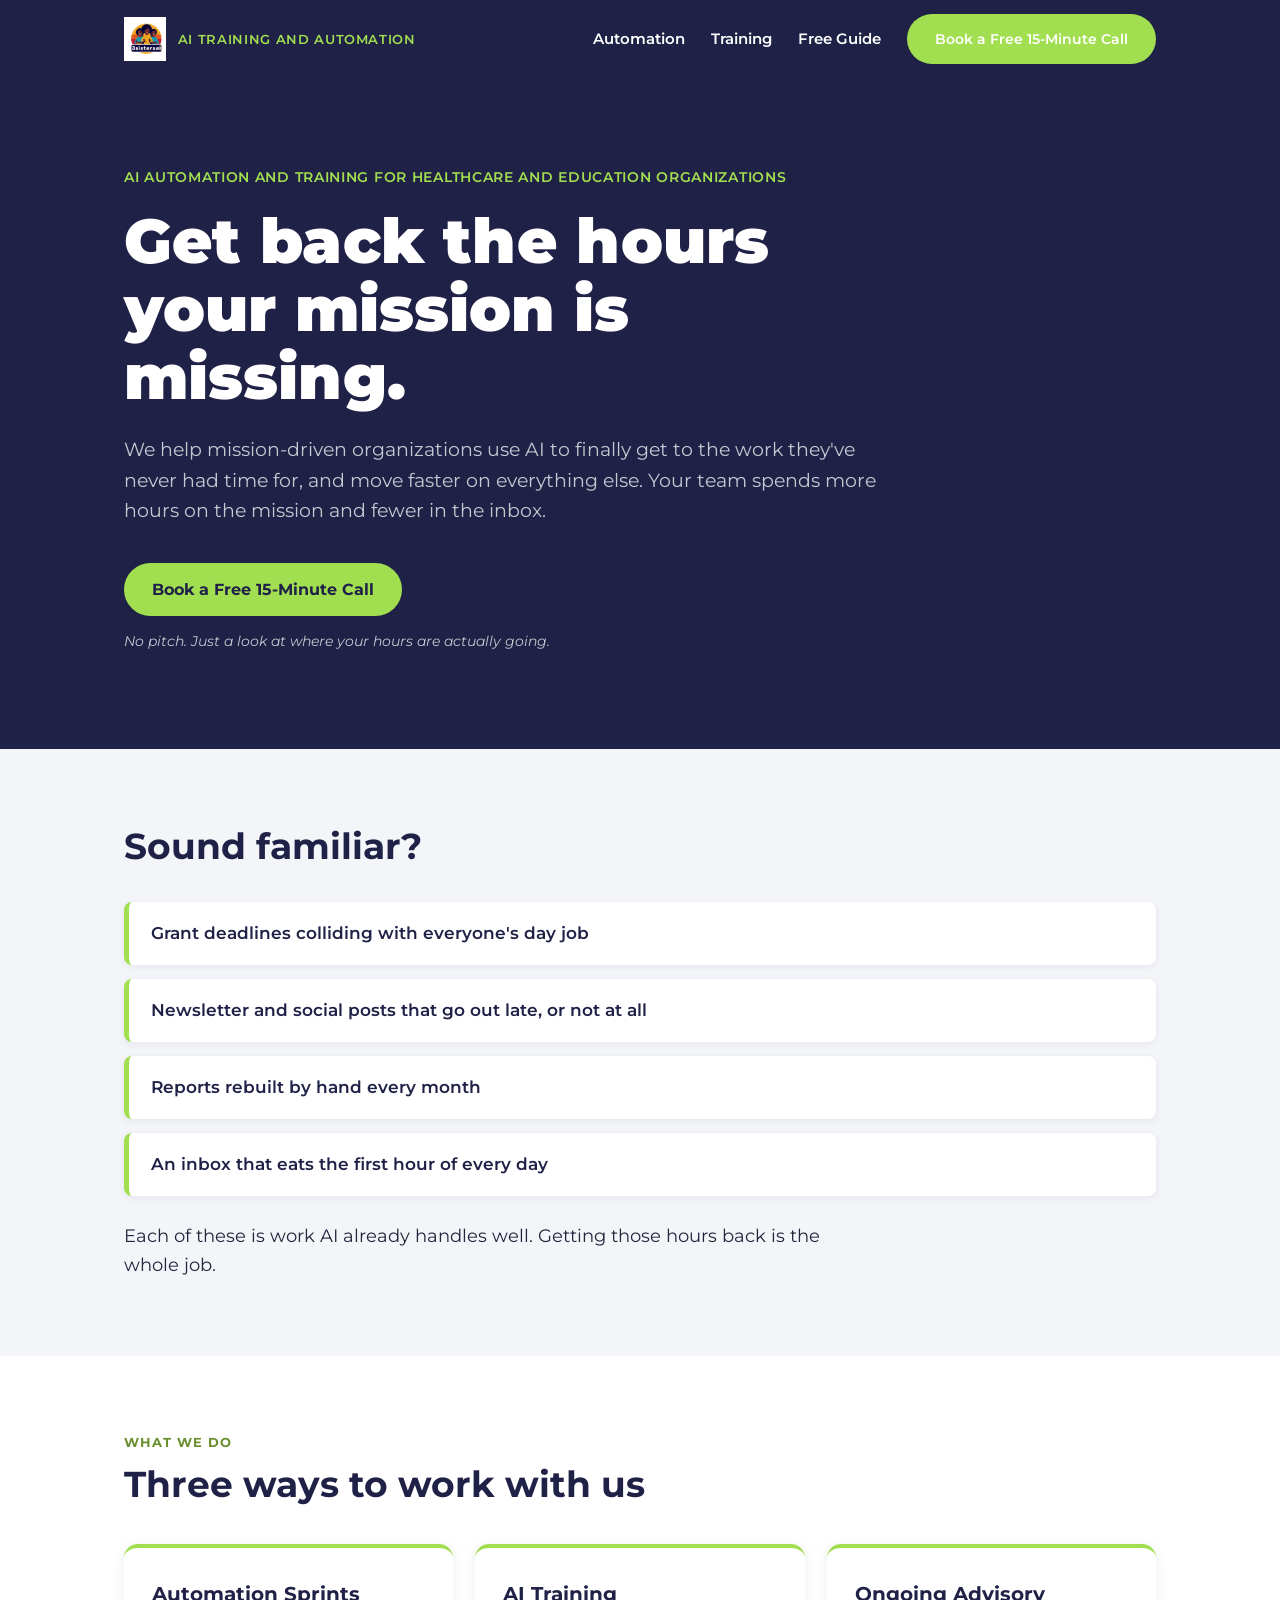
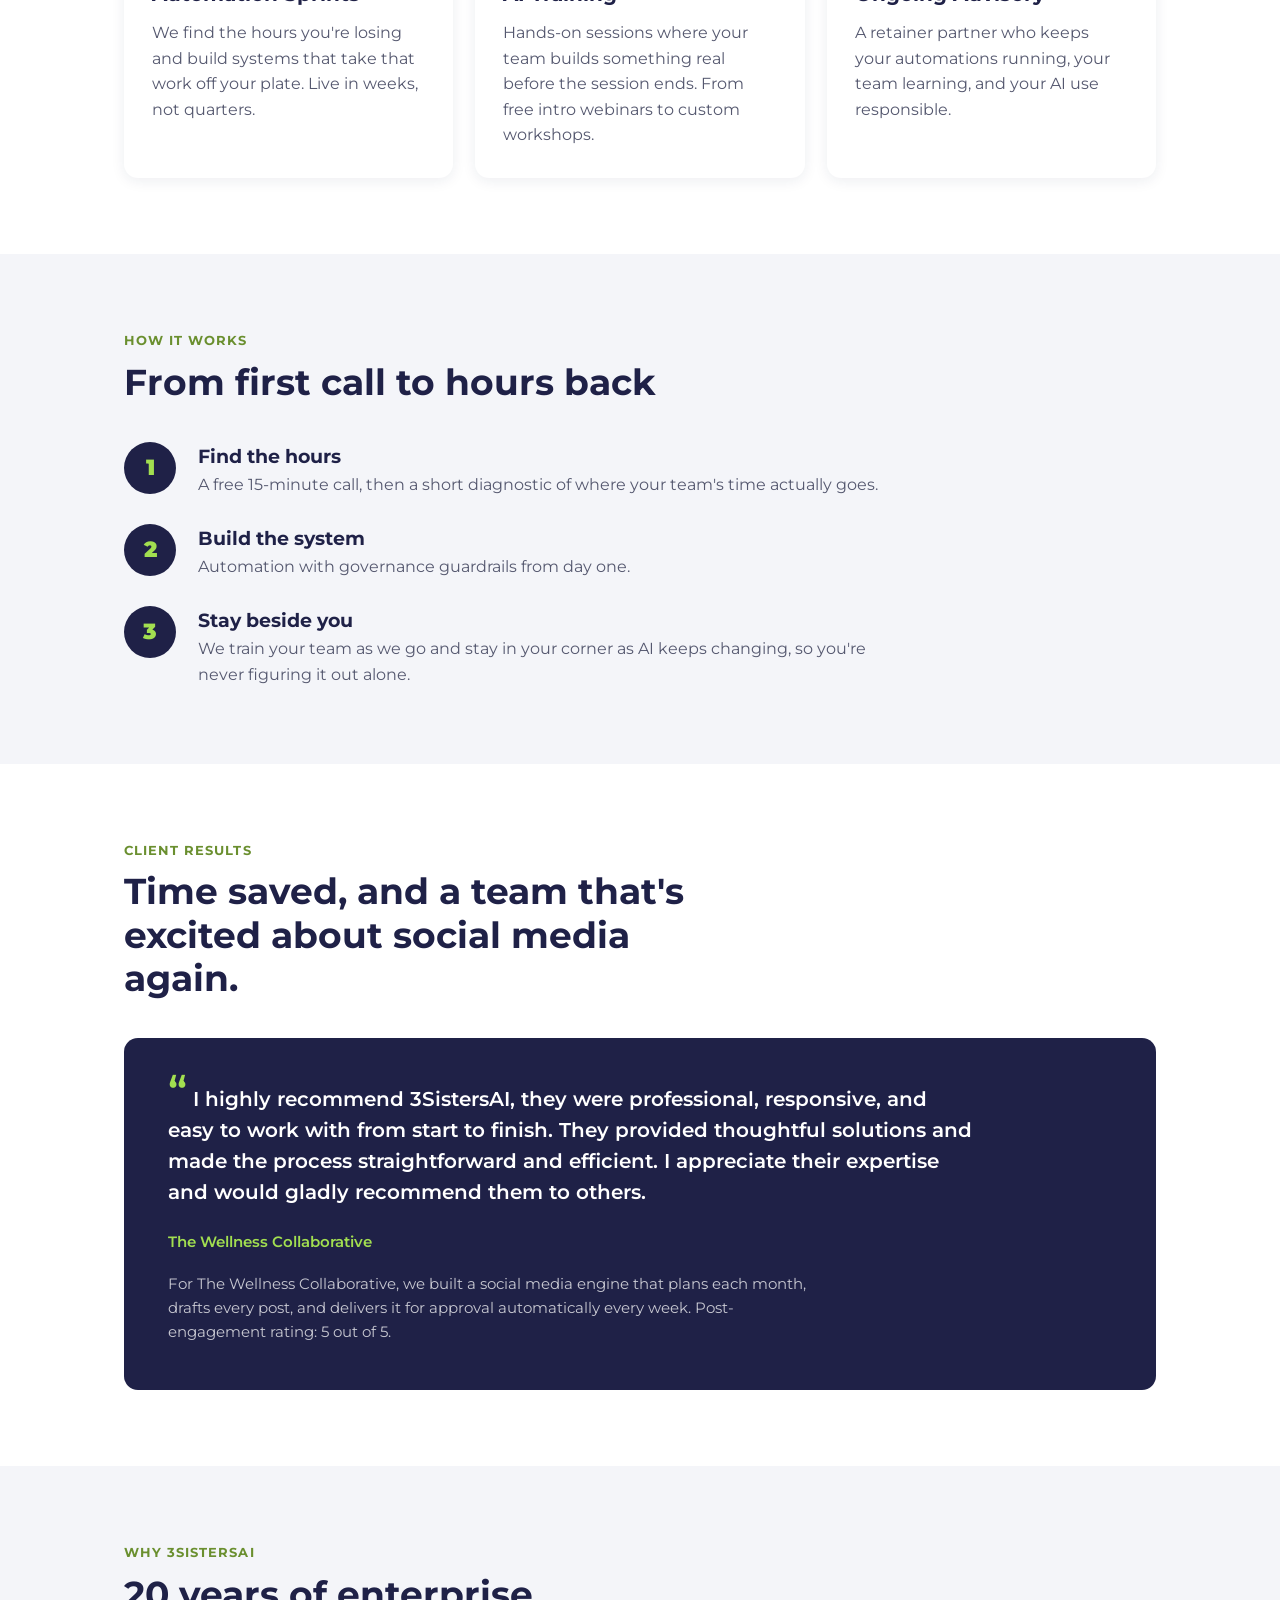
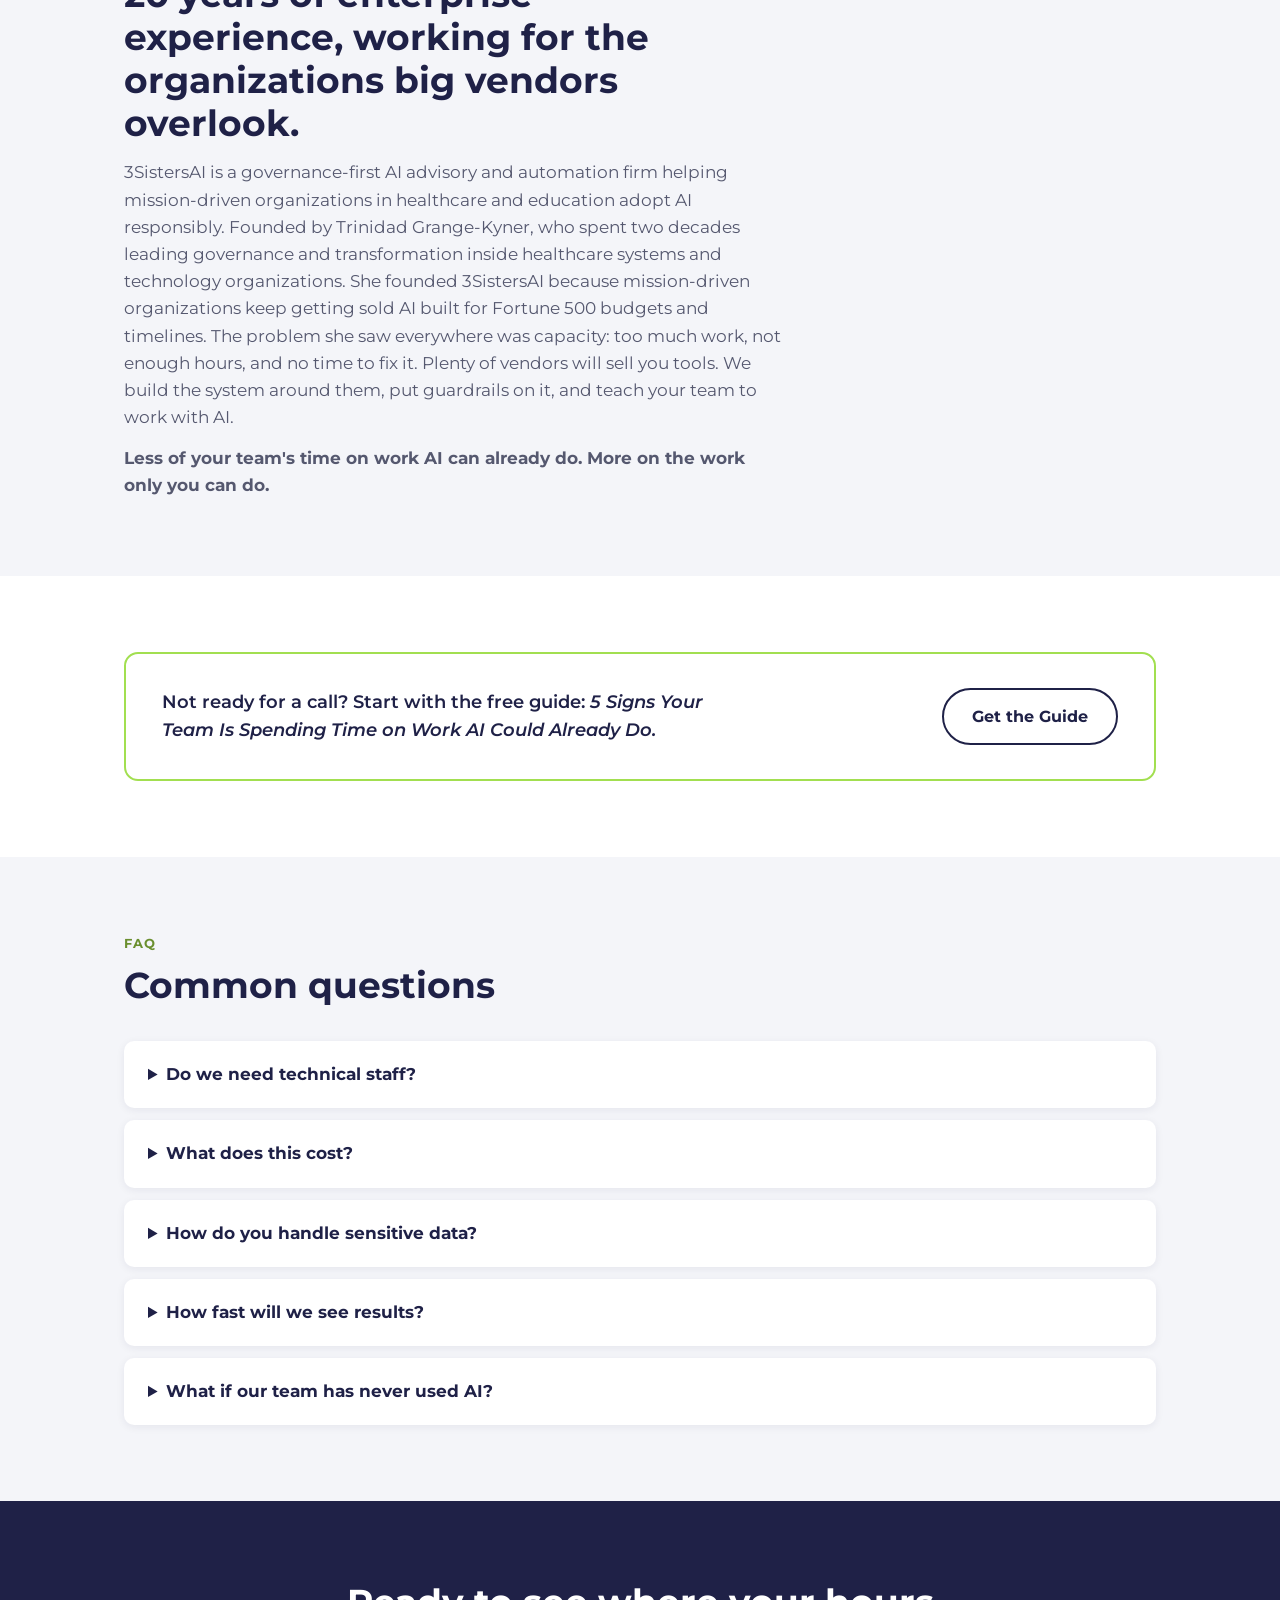
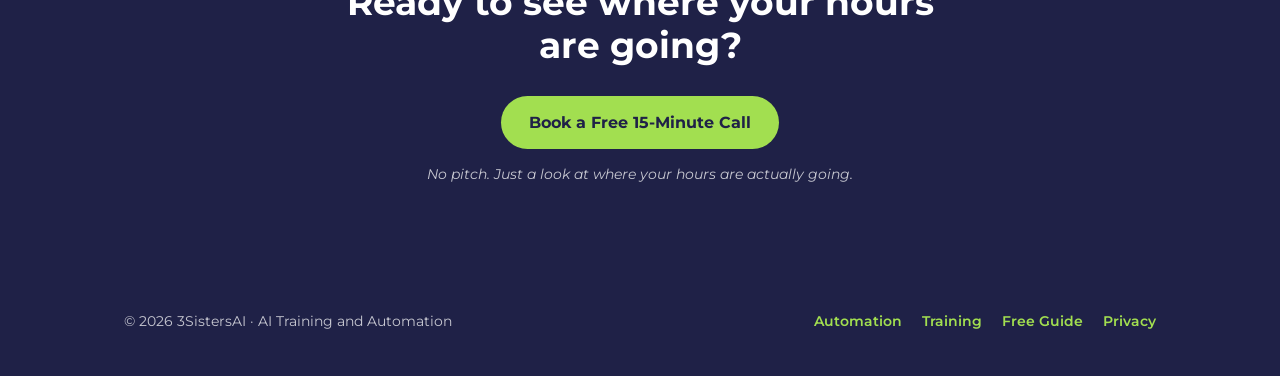
==== commit d74f4efa: "Sign TWC testimonial from the org, not the individual" ====
--- a/index.html
+++ b/index.html
@@ -104,7 +104,7 @@
     <h2>Time saved, and a team that's excited about social media again.</h2>
     <div class="quote-block">
       <blockquote>I highly recommend 3SistersAI, they were professional, responsive, and easy to work with from start to finish. They provided thoughtful solutions and made the process straightforward and efficient. I appreciate their expertise and would gladly recommend them to others.</blockquote>
-      <cite>Wanna, Director of Project Management and Operational Administration, The Wellness Collaborative</cite>
+      <cite>The Wellness Collaborative</cite>
       <p class="quote-context">For The Wellness Collaborative, we built a social media engine that plans each month, drafts every post, and delivers it for approval automatically every week. Post-engagement rating: 5 out of 5.</p>
     </div>
   </div>
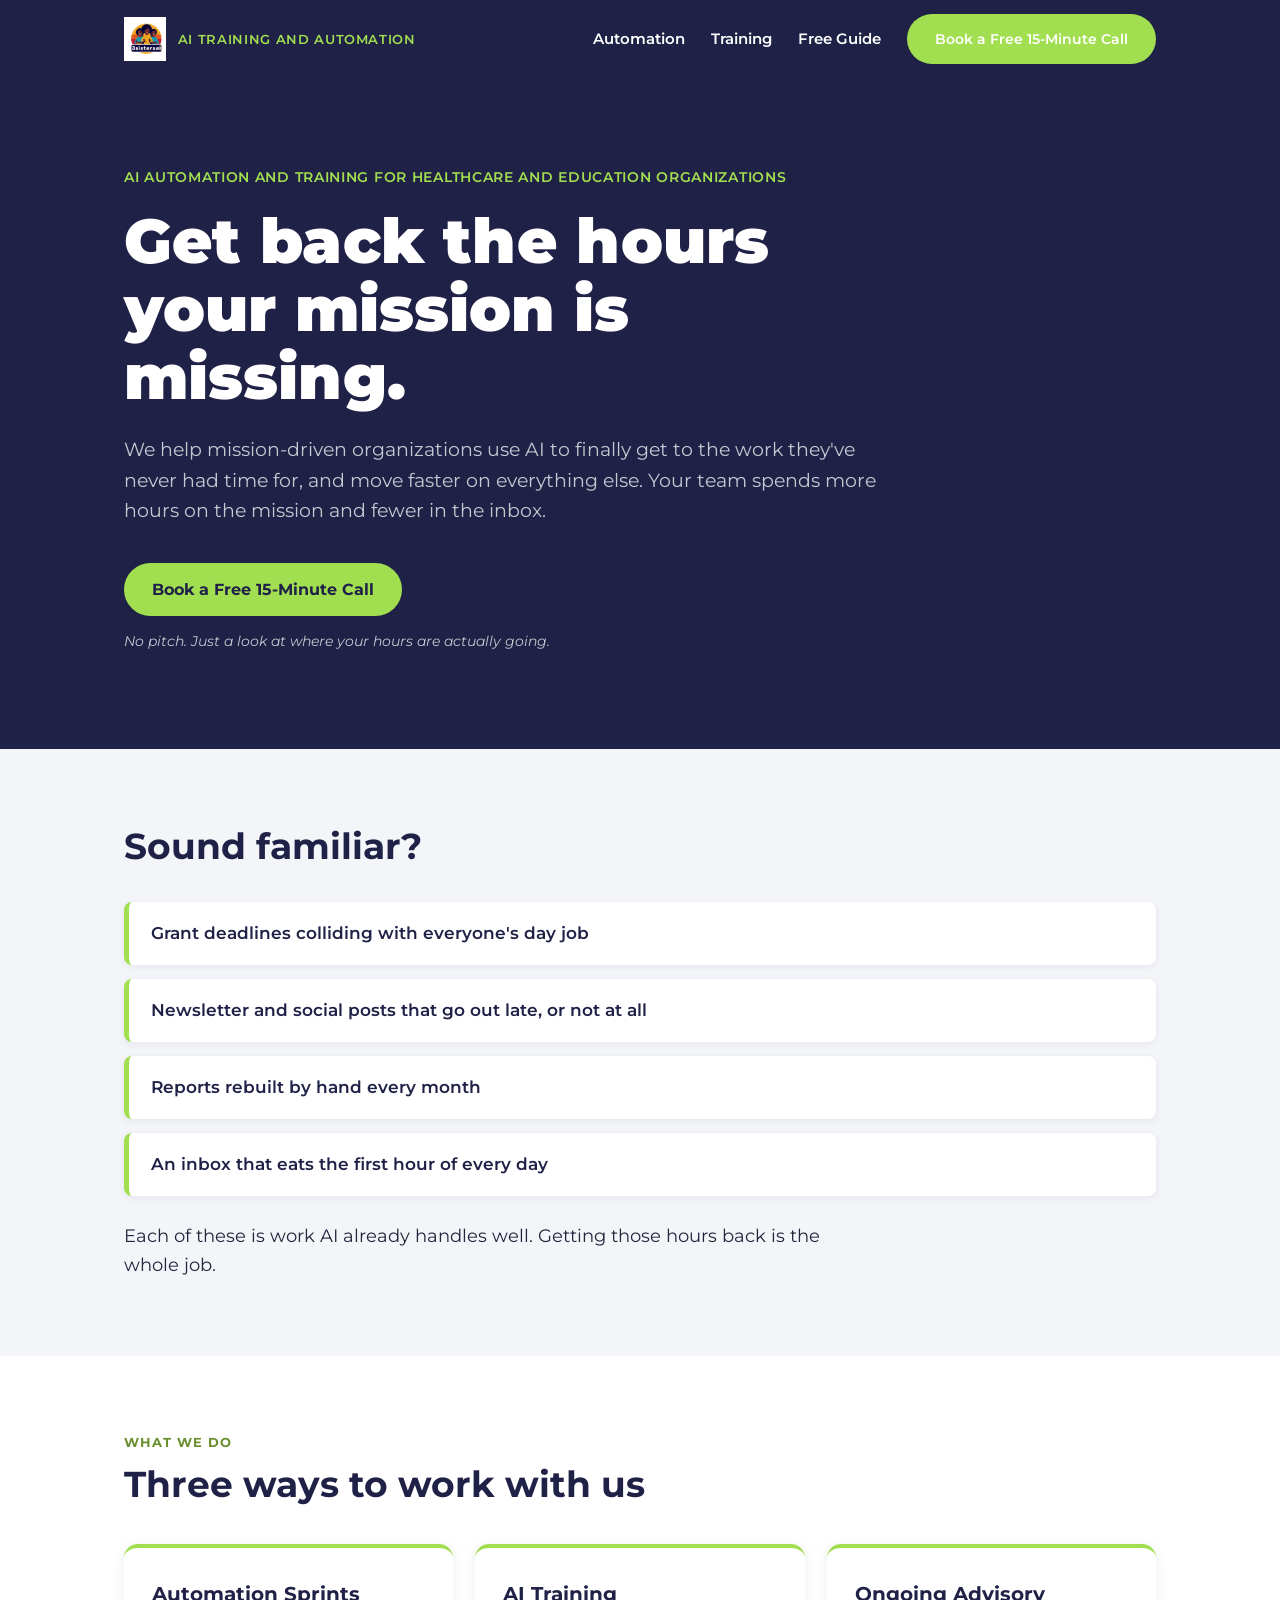
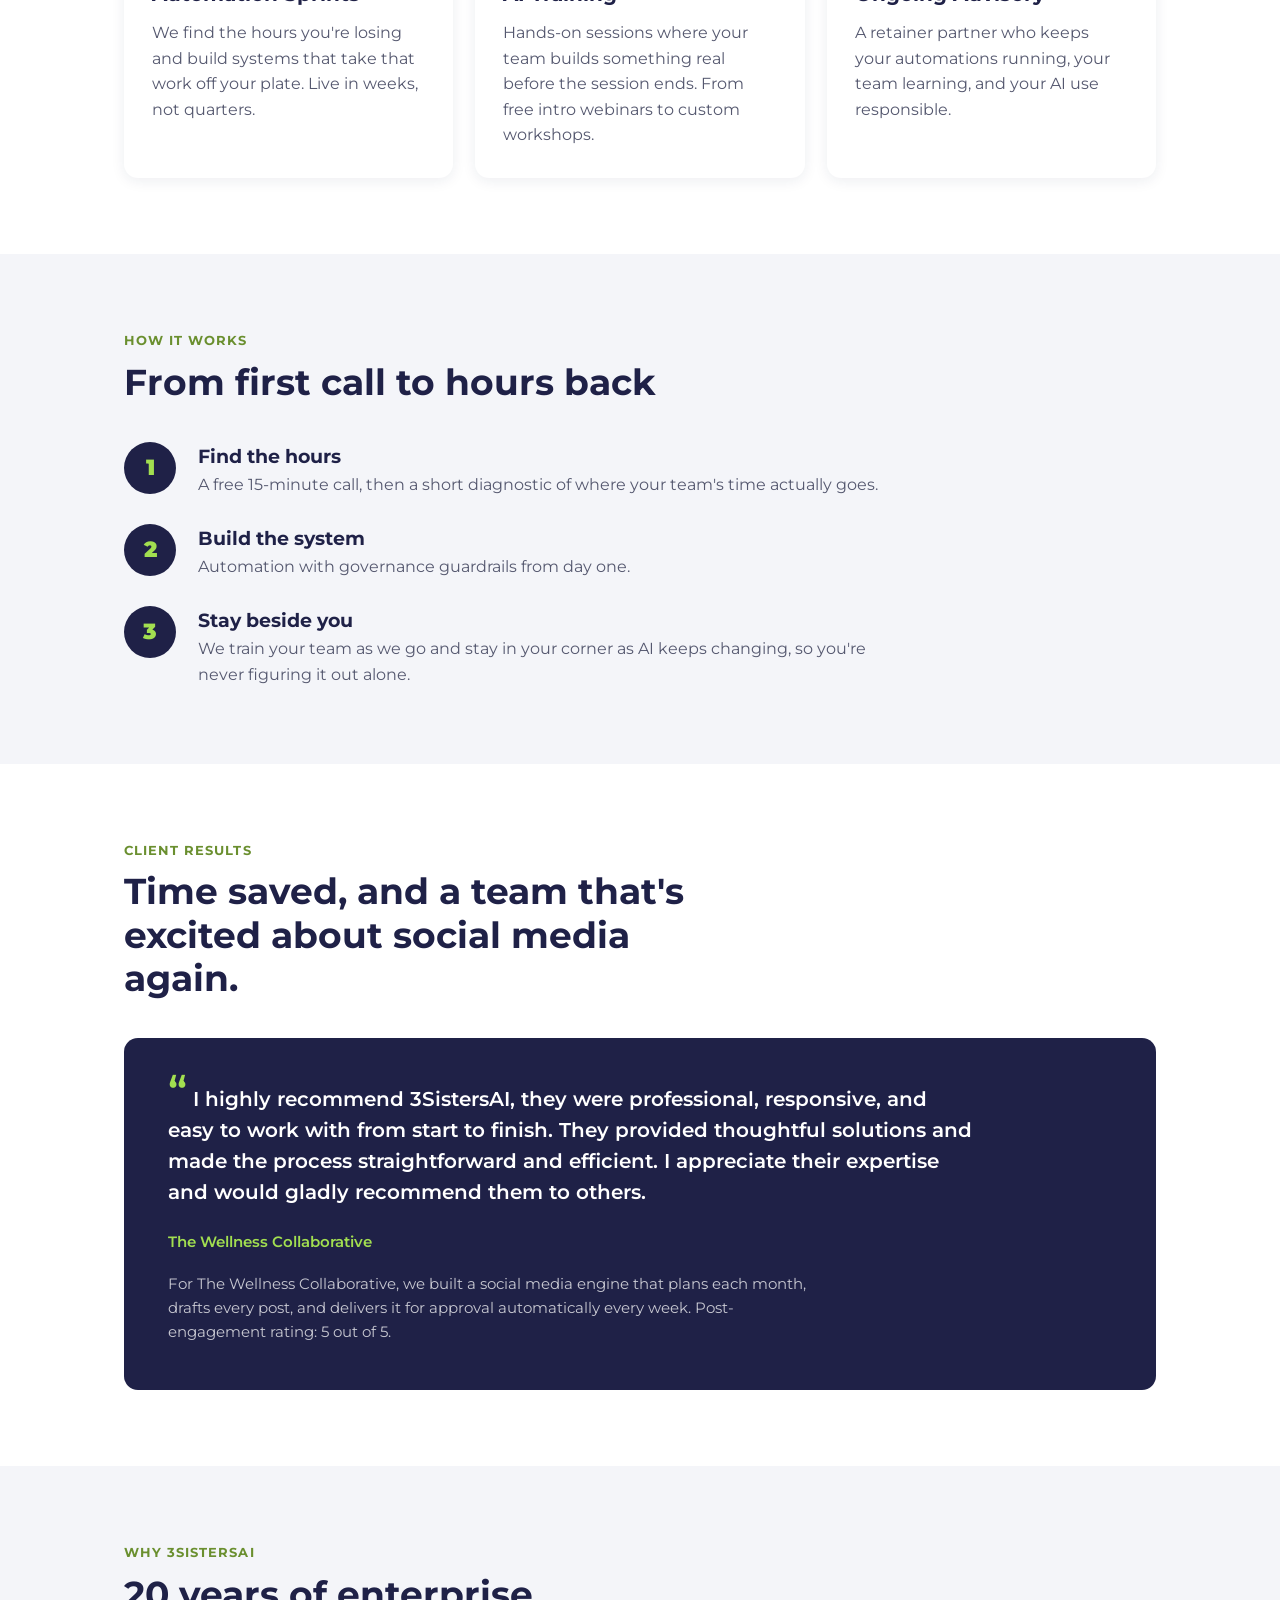
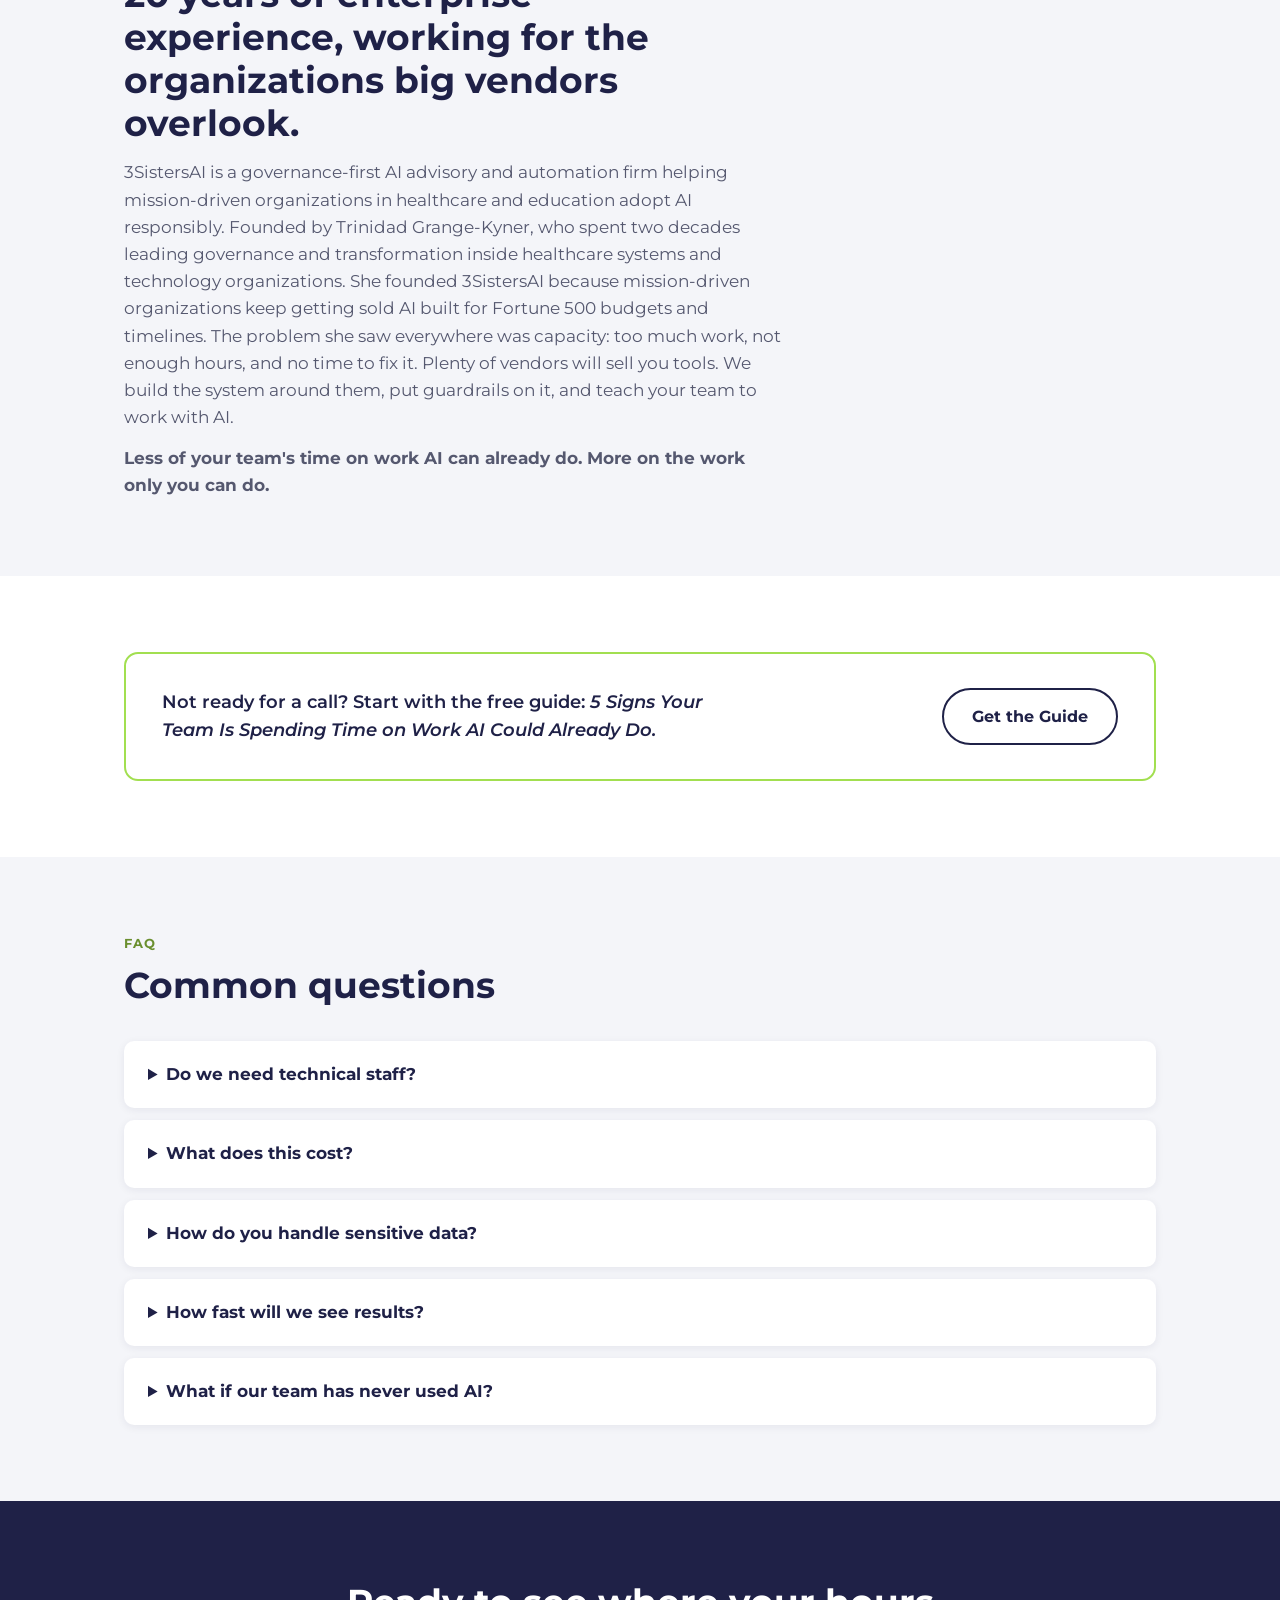
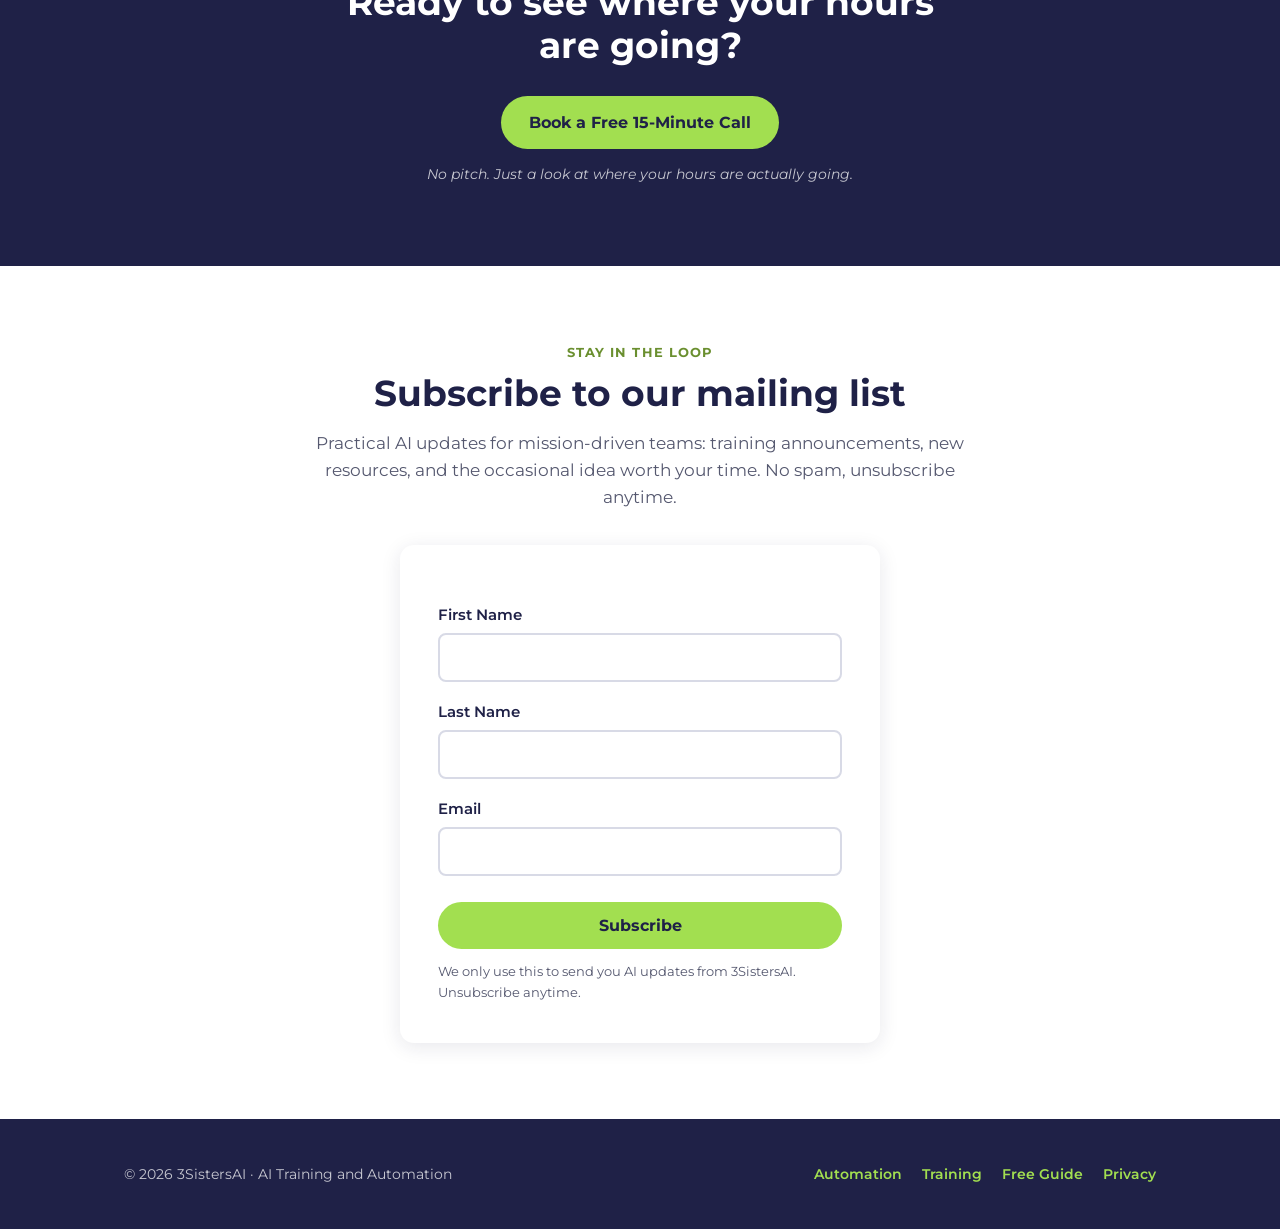
==== commit 52a588b8: "Add Brevo mailing list opt-in to home page Native HTML form (First Name, Last Name, Email) posting d" ====
--- a/index.html
+++ b/index.html
@@ -18,7 +18,12 @@
       <img src="/assets/logo.png" alt="3SistersAI logo">
       <span>AI Training and Automation</span>
     </a>
-    <nav class="nav-links">
+    <button class="nav-toggle" id="navToggle" aria-label="Toggle menu" aria-expanded="false" aria-controls="navLinks">
+      <span class="bar"></span>
+      <span class="bar"></span>
+      <span class="bar"></span>
+    </button>
+    <nav class="nav-links" id="navLinks">
       <a href="/automation/">Automation</a>
       <a href="/training/">Training</a>
       <a href="/guide/">Free Guide</a>
@@ -165,6 +170,37 @@
   </div>
 </div>
 
+<section>
+  <div class="wrap">
+    <div class="subscribe">
+      <p class="label">Stay in the loop</p>
+      <h2>Subscribe to our mailing list</h2>
+      <p class="section-intro">Practical AI updates for mission-driven teams: training announcements, new resources, and the occasional idea worth your time. No spam, unsubscribe anytime.</p>
+      <div class="subscribe-form">
+        <div class="form-card">
+          <form id="sib-form" method="POST" action="https://773bb602.sibforms.com/serve/[base64]">
+            <label for="FIRSTNAME">First Name</label>
+            <input maxlength="200" type="text" id="FIRSTNAME" name="FIRSTNAME" autocomplete="given-name" required>
+            <label for="LASTNAME">Last Name</label>
+            <input maxlength="200" type="text" id="LASTNAME" name="LASTNAME" autocomplete="family-name" required>
+            <label for="EMAIL">Email</label>
+            <input type="email" id="EMAIL" name="EMAIL" autocomplete="email" required>
+            <!-- honeypot: real people never see or fill this -->
+            <div class="hp" aria-hidden="true">
+              <label for="email_address_check">Do not fill this field</label>
+              <input type="text" id="email_address_check" name="email_address_check" tabindex="-1" autocomplete="off">
+            </div>
+            <input type="hidden" name="locale" value="en">
+            <input type="hidden" name="html_type" value="simple">
+            <button class="btn" type="submit">Subscribe</button>
+            <p style="font-size:13px;color:#55586f;margin-top:12px">We only use this to send you AI updates from 3SistersAI. Unsubscribe anytime.</p>
+          </form>
+        </div>
+      </div>
+    </div>
+  </div>
+</section>
+
 <footer>
   <div class="wrap">
     <div>© 2026 3SistersAI · AI Training and Automation</div>
@@ -177,5 +213,6 @@
   </div>
 </footer>
 
+<script src="/assets/nav.js" defer></script>
 </body>
 </html>
--- a/assets/style.css
+++ b/assets/style.css
@@ -34,6 +34,7 @@
   z-index: 50;
 }
 .nav {
+  position: relative;
   display: flex;
   align-items: center;
   justify-content: space-between;
@@ -59,6 +60,31 @@
 }
 .nav-links a:hover { color: var(--lime); }
 .nav-links a.btn { font-size: 14px; }
+
+/* Mobile nav toggle */
+.nav-toggle {
+  display: none;
+  flex-direction: column;
+  justify-content: center;
+  gap: 5px;
+  width: 40px;
+  height: 40px;
+  background: none;
+  border: none;
+  cursor: pointer;
+  padding: 8px;
+}
+.nav-toggle .bar {
+  display: block;
+  width: 24px;
+  height: 2px;
+  background: var(--white);
+  border-radius: 2px;
+  transition: transform 0.2s ease, opacity 0.2s ease;
+}
+.nav-toggle[aria-expanded="true"] .bar:nth-child(1) { transform: translateY(7px) rotate(45deg); }
+.nav-toggle[aria-expanded="true"] .bar:nth-child(2) { opacity: 0; }
+.nav-toggle[aria-expanded="true"] .bar:nth-child(3) { transform: translateY(-7px) rotate(-45deg); }
 
 /* Buttons */
 .btn {
@@ -256,11 +282,18 @@
 .form-msg.err { color: #b3261e; }
 .hp { position: absolute; left: -9999px; opacity: 0; }
 
+/* Subscribe */
+.subscribe { text-align: center; }
+.subscribe h2 { margin: 0 auto; }
+.subscribe .section-intro { margin: 14px auto 0; }
+.subscribe-form { margin-top: 34px; display: flex; justify-content: center; }
+.subscribe-form .form-card { text-align: left; }
+
 /* Footer */
 footer { background: var(--navy); color: var(--muted); padding: 44px 0; font-size: 14px; }
 footer .wrap { display: flex; flex-wrap: wrap; justify-content: space-between; gap: 18px; align-items: center; }
 footer a { color: var(--lime); text-decoration: none; font-weight: 600; }
-footer nav { display: flex; gap: 20px; }
+footer nav { display: flex; flex-wrap: wrap; gap: 12px 20px; }
 
 /* Page hero (inner pages) */
 .page-hero { background: var(--navy); color: var(--white); padding: 64px 0; }
@@ -286,8 +319,29 @@
 }
 
 @media (max-width: 720px) {
-  .nav-links a:not(.btn) { display: none; }
+  .nav-toggle { display: flex; }
+  .nav-links {
+    position: absolute;
+    top: 100%;
+    left: 0;
+    right: 0;
+    flex-direction: column;
+    align-items: stretch;
+    gap: 0;
+    background: var(--navy);
+    padding: 0 24px;
+    max-height: 0;
+    overflow: hidden;
+    transition: max-height 0.25s ease;
+  }
+  .nav-links.open { max-height: 320px; padding: 10px 24px 22px; }
+  .nav-links a:not(.btn) { display: block; padding: 13px 0; border-bottom: 1px solid rgba(255, 255, 255, 0.12); }
+  .nav-links a.btn { display: block; text-align: center; margin: 18px 0 6px; }
   .hero { padding: 60px 0 68px; }
   section { padding: 56px 0; }
   .quote-block { padding: 32px 26px; }
 }
+
+@media (max-width: 400px) {
+  .nav-brand span { display: none; }
+}
